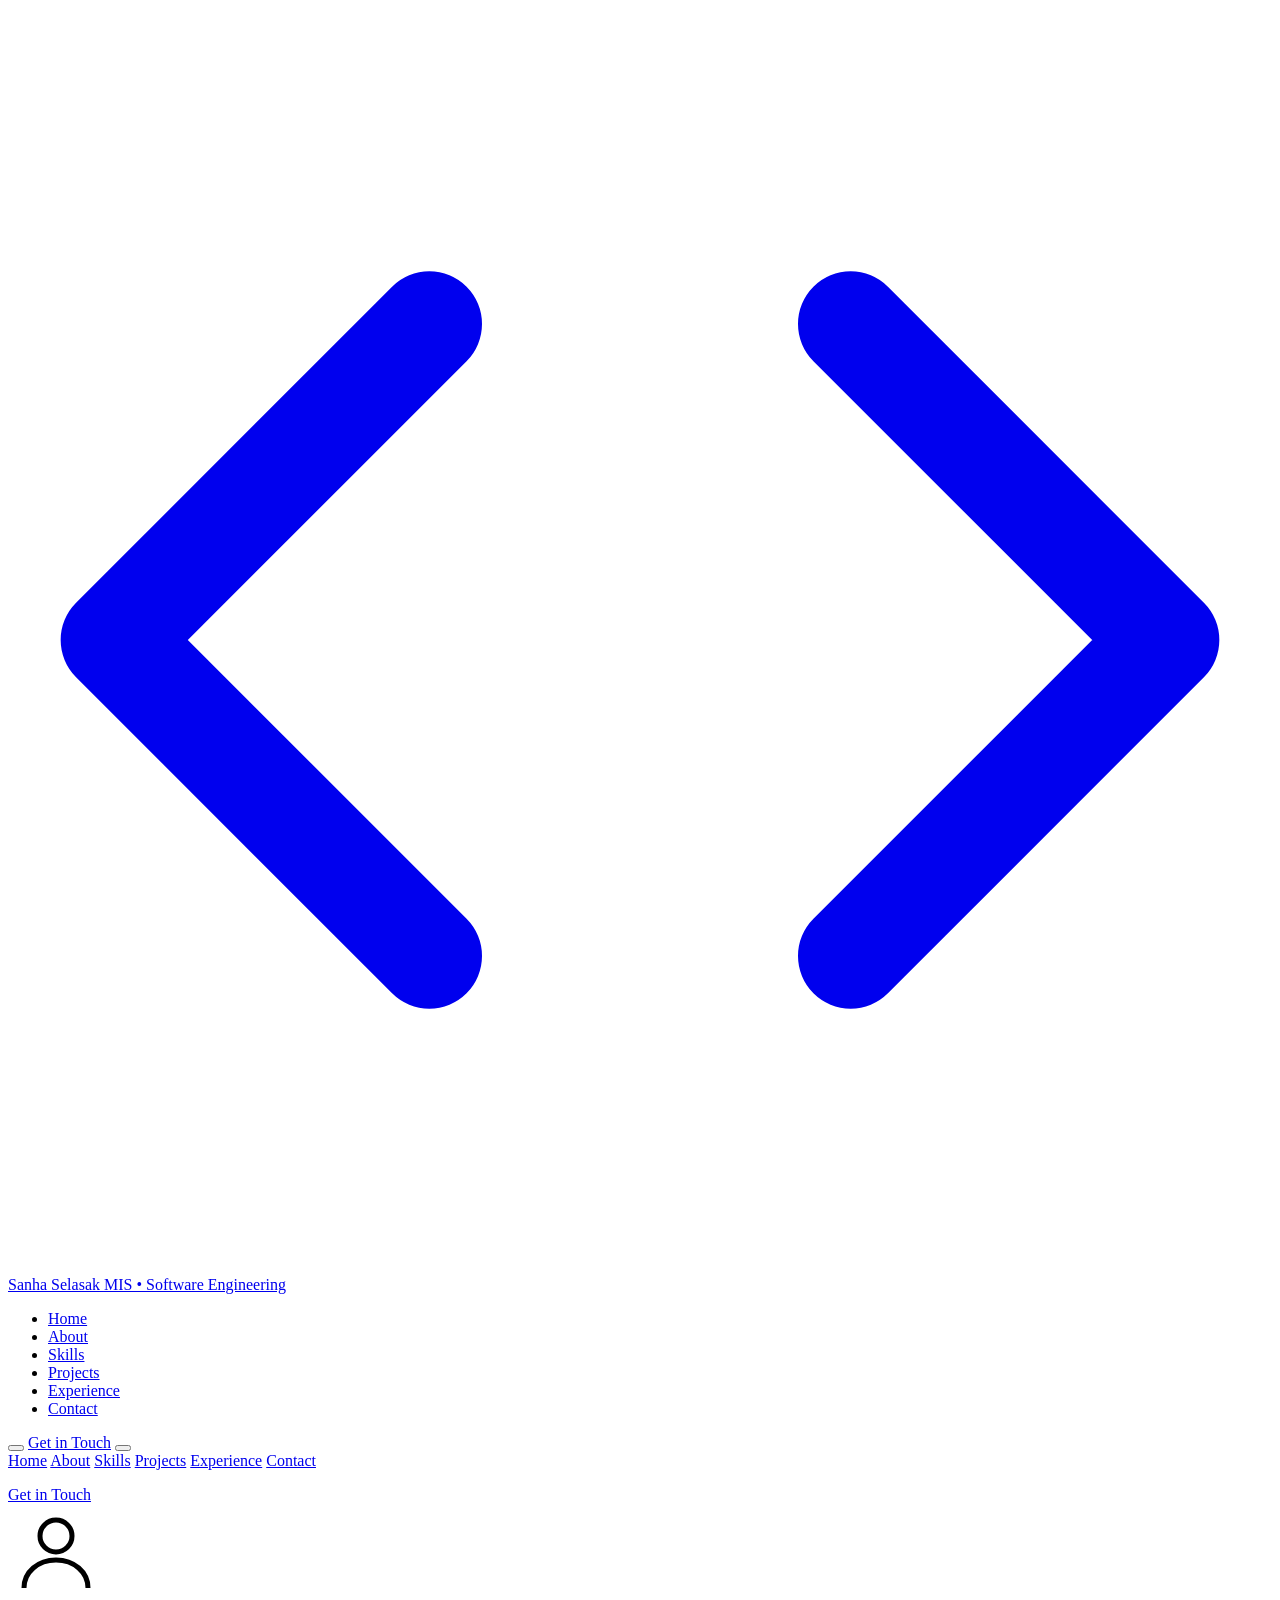
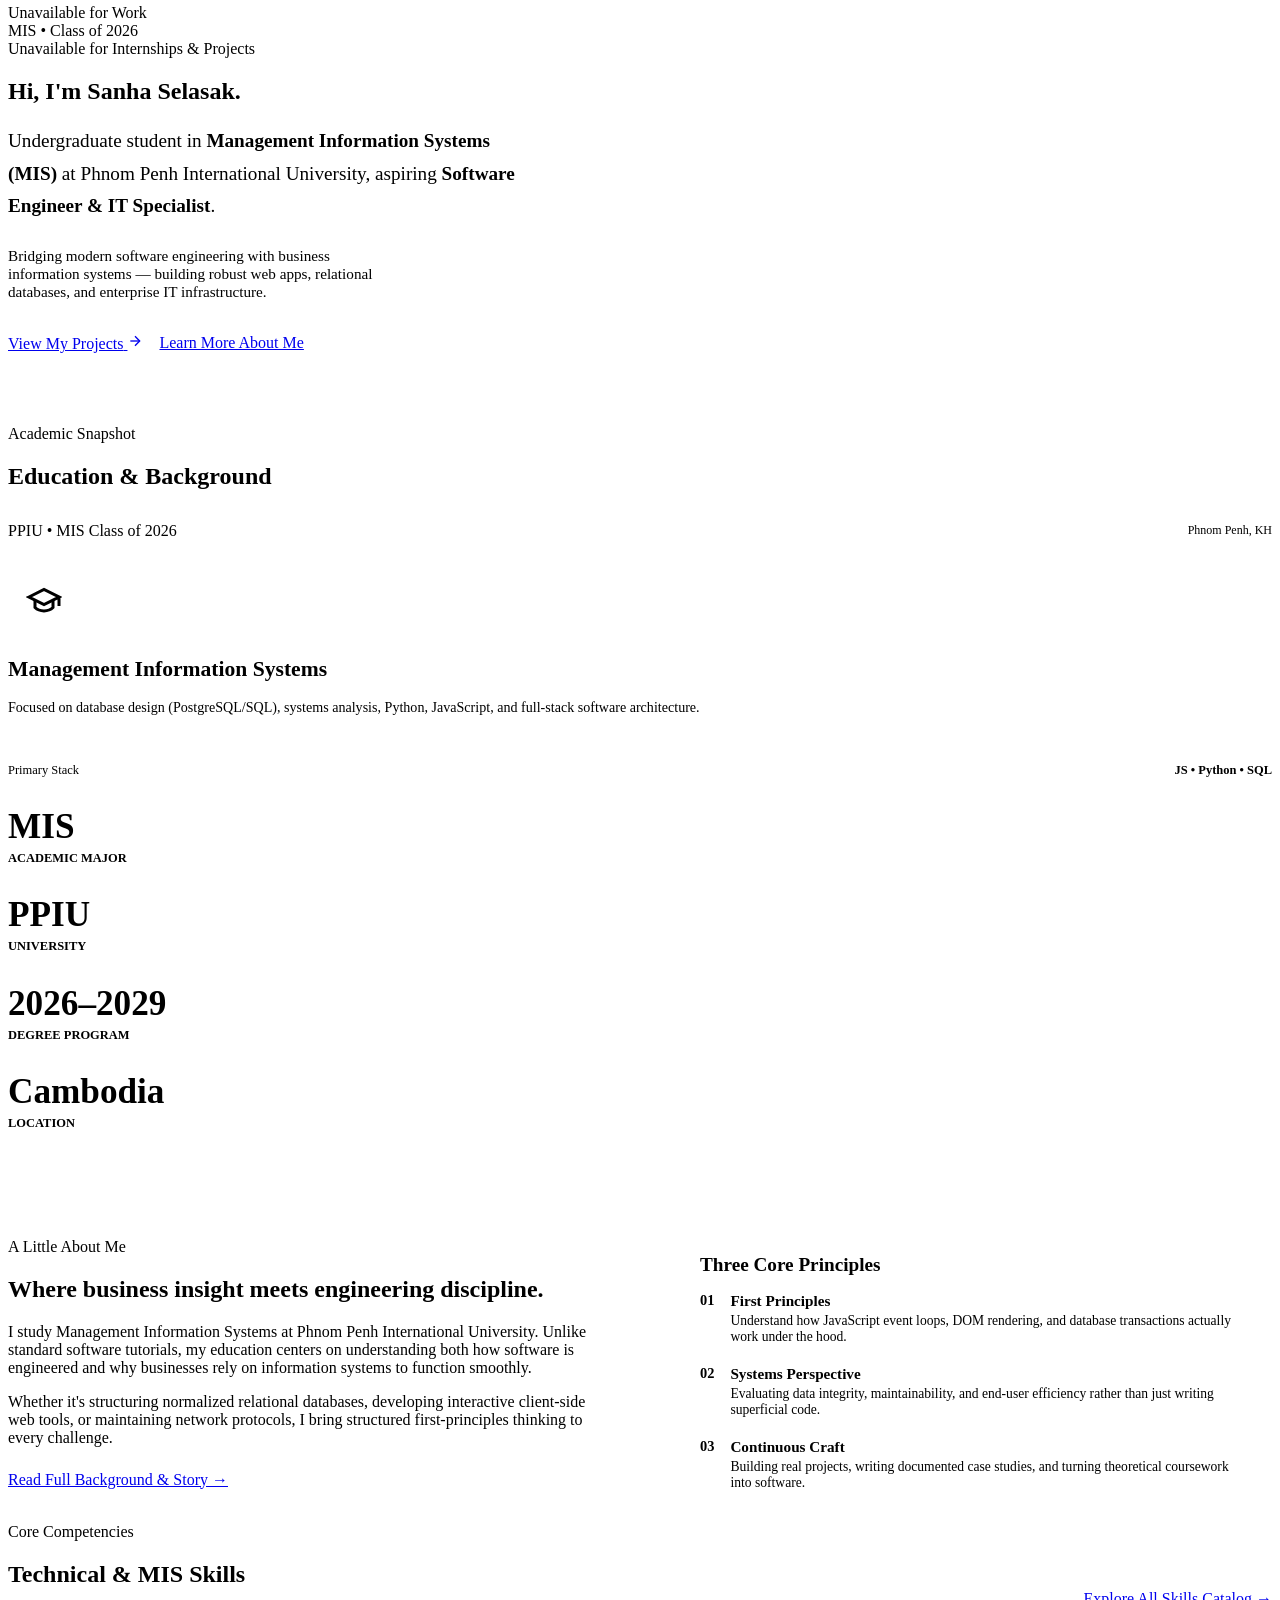
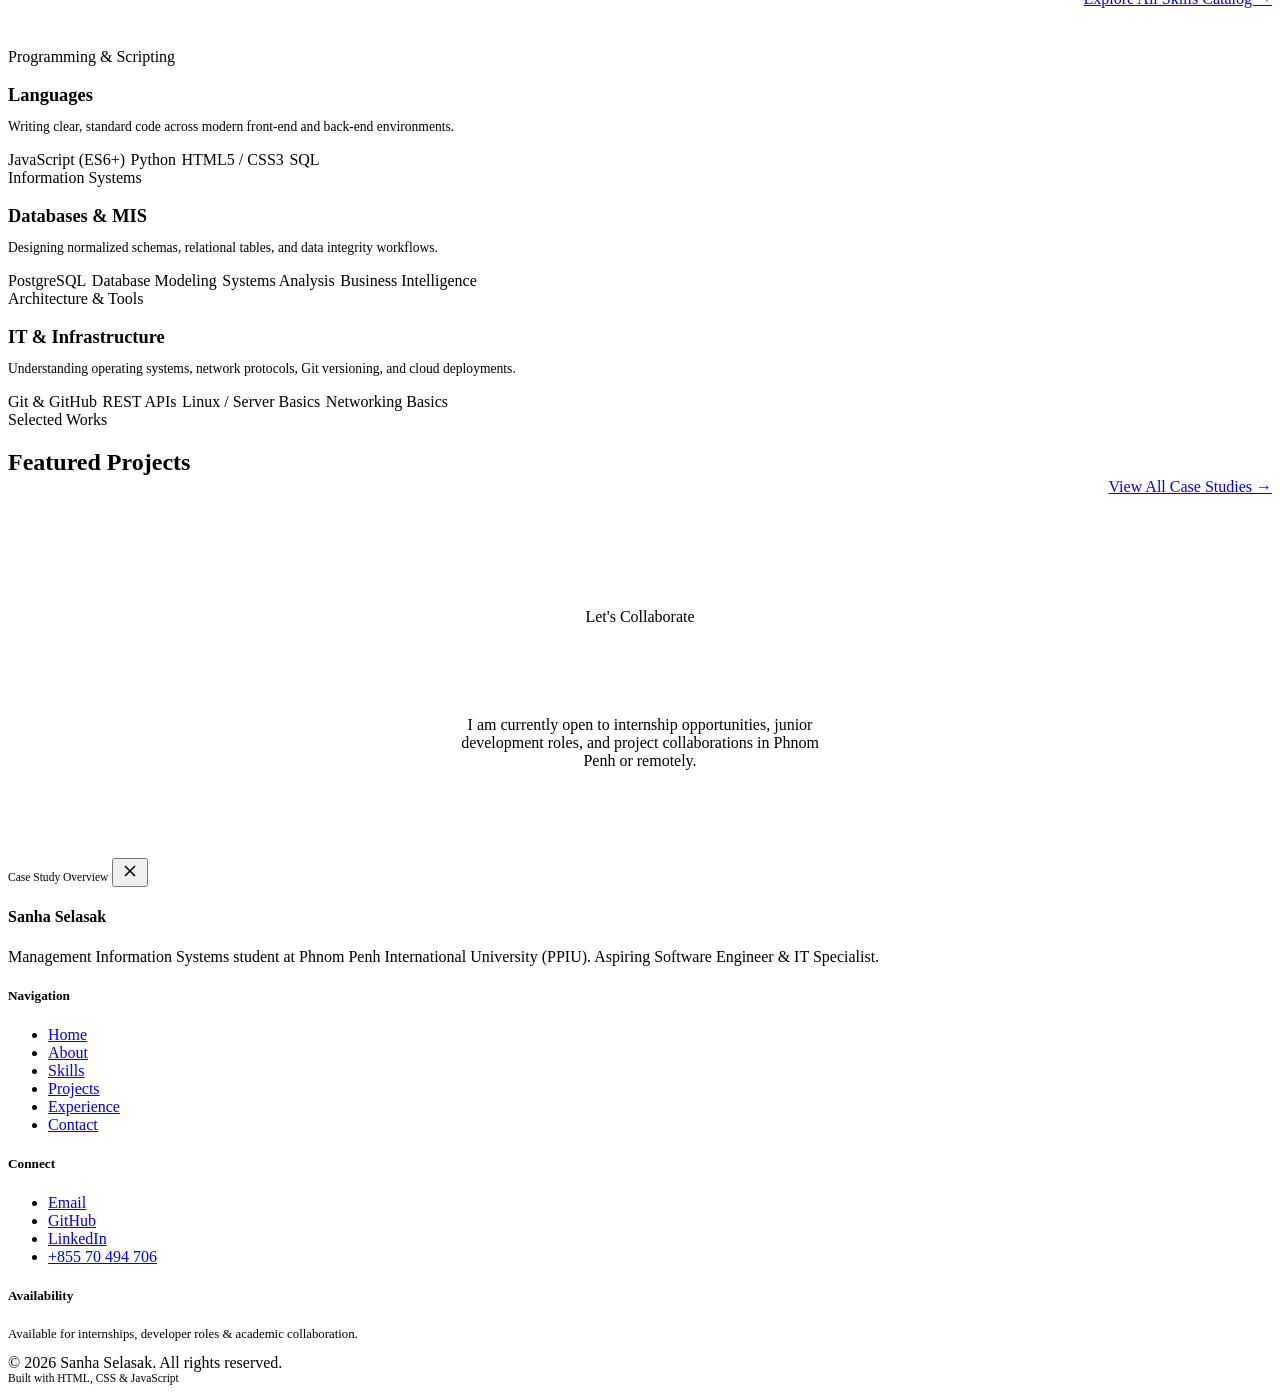
==== index.html @ b36f0c7e "Add files via upload" ====
<!DOCTYPE html>
<html lang="en">

<head>
  <meta charset="UTF-8" />
  <meta name="viewport" content="width=device-width, initial-scale=1.0" />
  <title>Sanha Selasak — Portfolio | Aspiring Software Engineer & IT Specialist</title>
  <meta name="description"
    content="Personal portfolio of Sanha Selasak, MIS student and aspiring Software Engineer & IT Specialist based in Phnom Penh, Cambodia." />
  <meta property="og:title" content="Sanha Selasak — Portfolio | Aspiring Software Engineer & IT Specialist" />
  <meta property="og:description"
    content="Personal portfolio of Sanha Selasak, MIS student and aspiring Software Engineer & IT Specialist based in Phnom Penh, Cambodia." />
  <meta property="og:image" content="/assets/favicon-256.png" />
  <meta property="og:type" content="website" />

  <!-- Google Fonts -->
  <link rel="icon" type="image/png" sizes="32x32" href="./assets/favicon-32.png" />
  <link rel="icon" type="image/png" sizes="256x256" href="./assets/favicon-256.png" />
  <link rel="apple-touch-icon" href="./assets/favicon-256.png" />
  <link rel="preconnect" href="https://fonts.googleapis.com" />
  <link rel="preconnect" href="https://fonts.gstatic.com" crossorigin />
  <link
    href="https://fonts.googleapis.com/css2?family=Fraunces:ital,opsz,wght@0,9..144,400;0,9..144,600;0,9..144,700;1,9..144,400&family=JetBrains+Mono:wght@400;500;600;700&family=Work+Sans:wght@300;400;500;600;700&display=swap"
    rel="stylesheet" />

  <!-- Stylesheets -->
  <link rel="stylesheet" href="./css/style.css" />
  <link rel="stylesheet" href="./css/responsive.css" />
  <link rel="stylesheet" href="./css/animations.css" />

  <!-- Instant Theme Script to avoid flash -->
  <script type="module" src="./js/theme.js"></script>
</head>

<body>

  <!-- Site Header & Navigation -->
  <header class="site-header">
    <div class="container header-container">
      <a href="./" class="brand-link">
        <div class="brand-logo">
          <svg viewBox="0 0 24 24" fill="none" stroke="currentColor" stroke-width="2" stroke-linecap="round"
            stroke-linejoin="round" style="color: var(--color-primary);">
            <polyline points="16 18 22 12 16 6"></polyline>
            <polyline points="8 6 2 12 8 18"></polyline>
          </svg>
        </div>
        <div class="brand-info">
          <span class="brand-name" data-bind="name">Sanha Selasak</span>
          <span class="brand-title">MIS • Software Engineering</span>
        </div>
      </a>

      <!-- Desktop Navigation Menu -->
      <nav aria-label="Main Navigation">
        <ul class="nav-menu">
          <li><a href="./" class="nav-link active">Home</a></li>
          <li><a href="./about.html" class="nav-link">About</a></li>
          <li><a href="./skills.html" class="nav-link">Skills</a></li>
          <li><a href="./projects.html" class="nav-link">Projects</a></li>
          <li><a href="./experience.html" class="nav-link">Experience</a></li>
          <li><a href="./contact.html" class="nav-link">Contact</a></li>
        </ul>
      </nav>

      <!-- Header Controls -->
      <div class="header-actions">
        <button class="theme-toggle-btn" aria-label="Toggle light or dark theme" title="Toggle Theme">
          <span class="theme-toggle-icon"></span>
        </button>
        <a href="./contact.html" class="btn btn-solid btn-sm">Get in Touch</a>
        <button class="hamburger-btn" aria-label="Toggle mobile menu" aria-expanded="false">
          <span class="hamburger-line"></span>
          <span class="hamburger-line"></span>
          <span class="hamburger-line"></span>
        </button>
      </div>
    </div>
  </header>

  <!-- Mobile Drawer -->
  <div class="mobile-nav-drawer">
    <a href="./" class="mobile-nav-link active">Home</a>
    <a href="./about.html" class="mobile-nav-link">About</a>
    <a href="./skills.html" class="mobile-nav-link">Skills</a>
    <a href="./projects.html" class="mobile-nav-link">Projects</a>
    <a href="./experience.html" class="mobile-nav-link">Experience</a>
    <a href="./contact.html" class="mobile-nav-link">Contact</a>
    <div style="margin-top: 1rem;">
      <a href="./contact.html" class="btn btn-solid" style="width: 100%;">Get in Touch</a>
    </div>
  </div>

  <main>
    <!-- Hero Section -->
    <section class="section bg-atmosphere hero-section">
      <div class="container">
        <div class="hero-grid">
          <!-- Left Column -->
          <div class="reveal delay-200 hero-visual">
            <div class="profile-holder">
              <div class="profile-holder-glow" aria-hidden="true"></div>
              <div class="profile-holder-frame">
                <svg viewBox="0 0 24 24" width="96" height="96" fill="none" stroke="currentColor" stroke-width="1.25">
                  <circle cx="12" cy="8" r="4"></circle>
                  <path d="M4 21c0-4 3.5-7 8-7s8 3 8 7"></path>
                </svg>
                <img src="./assets/profile.png" alt="Photo of Sanha Selasak" onerror="this.style.display='none';" />
              </div>
              <div class="profile-holder-badge">
                <span class="status-dot"></span>
                <span>Unavailable for Work</span>
              </div>
              <div class="profile-holder-tag">MIS • Class of 2026</div>
            </div>
          </div>

          <!-- Right Column: Large Profile Holder -->
          <div class="animate-fade-up hero-content">
            <div class="eyebrow" style="margin-bottom: 1rem;">
              <span class="status-dot"></span> Unavailable for Internships & Projects
            </div>

            <h1 style="margin-bottom: 1.25rem;">
              Hi, I'm <span class="text-gradient" data-bind="name">Sanha Selasak</span>.
            </h1>

            <p
              style="font-size: clamp(1.05rem, 2vw, 1.2rem); color: var(--color-text-muted); line-height: 1.7; margin-bottom: 1.5rem; max-width: 54ch;">
              Undergraduate student in <strong style="color: var(--color-text);">Management Information Systems
                (MIS)</strong> at Phnom Penh International University, aspiring <strong
                style="color: var(--color-primary);">Software Engineer & IT Specialist</strong>.
            </p>

            <p style="font-size: 0.95rem; color: var(--color-text-muted); margin-bottom: 2rem; max-width: 52ch;">
              Bridging modern software engineering with business information systems — building robust web apps,
              relational databases, and enterprise IT infrastructure.
            </p>

            <div class="hero-actions" style="display: flex; gap: 1rem; align-items: center; flex-wrap: wrap;">
              <a href="./projects.html" class="btn btn-solid">
                <span>View My Projects</span>
                <svg viewBox="0 0 24 24" width="16" height="16" fill="none" stroke="currentColor" stroke-width="2">
                  <line x1="5" y1="12" x2="19" y2="12"></line>
                  <polyline points="12 5 19 12 12 19"></polyline>
                </svg>
              </a>
              <a href="./about.html" class="btn btn-line">Learn More About Me</a>
            </div>
          </div>
        </div>
      </div>
    </section>

    <!-- Education & Info Section -->
    <section class="section section-soft" id="academic-snapshot" style="padding-top: 4.5rem; padding-bottom: 4.5rem;">
      <div class="container">
        <div class="eyebrow">Academic Snapshot</div>
        <h2 style="margin-bottom: 2rem;">Education & Background</h2>

        <div class="info-grid">
          <!-- Featured MIS Card -->
          <div class="card hover-lift reveal featured-info-card">
            <div>
              <div
                style="display: flex; align-items: center; justify-content: space-between; margin-bottom: 1.5rem; flex-wrap: wrap; gap: 0.5rem;">
                <span class="tag tag-gold">PPIU • MIS Class of 2026</span>
                <span style="font-family: var(--font-mono); font-size: 0.75rem; color: var(--color-text-muted);">Phnom
                  Penh, KH</span>
              </div>

              <div
                style="width: 72px; height: 72px; border-radius: 50%; background: var(--color-primary-soft); border: 2px solid var(--color-gold-solid); display: flex; align-items: center; justify-content: center; margin-bottom: 1.25rem;">
                <svg viewBox="0 0 24 24" width="36" height="36" fill="none" stroke="currentColor" stroke-width="2"
                  style="color: var(--color-primary);">
                  <path d="M22 10v6M2 10l10-5 10 5-10 5z"></path>
                  <path d="M6 12v5c3 3 9 3 12 0v-5"></path>
                </svg>
              </div>

              <h3 style="font-size: 1.35rem; margin-bottom: 0.5rem;">Management Information Systems</h3>
              <p style="font-size: 0.88rem; color: var(--color-text-muted); line-height: 1.6;">
                Focused on database design (PostgreSQL/SQL), systems analysis, Python, JavaScript, and full-stack
                software architecture.
              </p>
            </div>

            <div
              style="border-top: 1px solid var(--color-border-soft); padding-top: 1.25rem; margin-top: 1.5rem; display: flex; align-items: center; justify-content: space-between; font-family: var(--font-mono); font-size: 0.78rem;">
              <span style="color: var(--color-text-muted);">Primary Stack</span>
              <span style="color: var(--color-primary); font-weight: 600;">JS • Python • SQL</span>
            </div>
          </div>

          <!-- Supporting Stat Cards -->
          <div class="card hover-lift reveal delay-100 stat-card">
            <h2 style="color: var(--color-primary); font-size: 2.2rem; margin-bottom: 0.25rem;">MIS</h2>
            <p
              style="font-family: var(--font-mono); font-size: 0.78rem; text-transform: uppercase; color: var(--color-gold); margin: 0; font-weight: 600;">
              Academic Major</p>
          </div>
          <div class="card hover-lift reveal delay-200 stat-card">
            <h2 style="color: var(--color-primary); font-size: 2.2rem; margin-bottom: 0.25rem;">PPIU</h2>
            <p
              style="font-family: var(--font-mono); font-size: 0.78rem; text-transform: uppercase; color: var(--color-gold); margin: 0; font-weight: 600;">
              University</p>
          </div>
          <div class="card hover-lift reveal delay-300 stat-card">
            <h2 style="color: var(--color-primary); font-size: 2.2rem; margin-bottom: 0.25rem;">2026–2029</h2>
            <p
              style="font-family: var(--font-mono); font-size: 0.78rem; text-transform: uppercase; color: var(--color-gold); margin: 0; font-weight: 600;">
              Degree Program</p>
          </div>
          <div class="card hover-lift reveal delay-400 stat-card">
            <h2 style="color: var(--color-primary); font-size: 2.2rem; margin-bottom: 0.25rem;">Cambodia</h2>
            <p
              style="font-family: var(--font-mono); font-size: 0.78rem; text-transform: uppercase; color: var(--color-gold); margin: 0; font-weight: 600;">
              Location</p>
          </div>
        </div>
      </div>
    </section>

    <!-- Brief Introduction / About Teaser -->
    <section class="section">
      <div class="container">
        <div class="about-columns"
          style="display: grid; grid-template-columns: 1fr 1fr; gap: 3.5rem; align-items: center;">
          <div class="reveal-left">
            <div class="eyebrow">A Little About Me</div>
            <h2 style="margin-bottom: 1.25rem;">
              Where business insight meets engineering discipline.
            </h2>
            <p>
              I study Management Information Systems at Phnom Penh International University. Unlike standard software
              tutorials, my education centers on understanding both how software is engineered and why businesses rely
              on information systems to function smoothly.
            </p>
            <p>
              Whether it's structuring normalized relational databases, developing interactive client-side web tools, or
              maintaining network protocols, I bring structured first-principles thinking to every challenge.
            </p>
            <div style="margin-top: 1.5rem;">
              <a href="./about.html" class="btn btn-line btn-sm">Read Full Background & Story →</a>
            </div>
          </div>

          <div class="reveal-right delay-200">
            <div class="card" style="padding: 2rem; background: var(--color-surface); border-radius: var(--radius-xl);">
              <h3 style="font-size: 1.2rem; margin-bottom: 1rem; color: var(--color-primary);">Three Core Principles
              </h3>

              <div style="display: flex; flex-direction: column; gap: 1.25rem;">
                <div style="display: flex; gap: 1rem;">
                  <div
                    style="font-family: var(--font-mono); font-weight: 700; color: var(--color-gold); font-size: 0.9rem;">
                    01</div>
                  <div>
                    <strong style="display: block; font-size: 0.95rem; margin-bottom: 0.2rem;">First Principles</strong>
                    <p style="font-size: 0.85rem; margin: 0;">Understand how JavaScript event loops, DOM rendering, and
                      database transactions actually work under the hood.</p>
                  </div>
                </div>

                <div style="display: flex; gap: 1rem;">
                  <div
                    style="font-family: var(--font-mono); font-weight: 700; color: var(--color-gold); font-size: 0.9rem;">
                    02</div>
                  <div>
                    <strong style="display: block; font-size: 0.95rem; margin-bottom: 0.2rem;">Systems
                      Perspective</strong>
                    <p style="font-size: 0.85rem; margin: 0;">Evaluating data integrity, maintainability, and end-user
                      efficiency rather than just writing superficial code.</p>
                  </div>
                </div>

                <div style="display: flex; gap: 1rem;">
                  <div
                    style="font-family: var(--font-mono); font-weight: 700; color: var(--color-gold); font-size: 0.9rem;">
                    03</div>
                  <div>
                    <strong style="display: block; font-size: 0.95rem; margin-bottom: 0.2rem;">Continuous Craft</strong>
                    <p style="font-size: 0.85rem; margin: 0;">Building real projects, writing documented case studies,
                      and turning theoretical coursework into software.</p>
                  </div>
                </div>
              </div>
            </div>
          </div>
        </div>
      </div>
    </section>

    <!-- Skills Snapshot -->
    <section class="section section-soft">
      <div class="container">
        <div
          style="display: flex; justify-content: space-between; align-items: flex-end; margin-bottom: 2.5rem; flex-wrap: wrap; gap: 1rem;">
          <div>
            <div class="eyebrow">Core Competencies</div>
            <h2>Technical & MIS Skills</h2>
          </div>
          <a href="./skills.html" class="btn btn-line btn-sm">Explore All Skills Catalog →</a>
        </div>

        <div class="grid-3">
          <div class="card hover-lift reveal delay-100">
            <span class="tag tag-gold" style="margin-bottom: 0.75rem;">Programming & Scripting</span>
            <h3 style="font-size: 1.15rem; margin-bottom: 0.5rem;">Languages</h3>
            <p style="font-size: 0.85rem; margin-bottom: 1rem;">Writing clear, standard code across modern front-end and
              back-end environments.</p>
            <div style="display: flex; flex-wrap: wrap; gap: 0.35rem;">
              <span class="tag">JavaScript (ES6+)</span>
              <span class="tag">Python</span>
              <span class="tag">HTML5 / CSS3</span>
              <span class="tag">SQL</span>
            </div>
          </div>

          <div class="card hover-lift reveal delay-200">
            <span class="tag tag-gold" style="margin-bottom: 0.75rem;">Information Systems</span>
            <h3 style="font-size: 1.15rem; margin-bottom: 0.5rem;">Databases & MIS</h3>
            <p style="font-size: 0.85rem; margin-bottom: 1rem;">Designing normalized schemas, relational tables, and
              data integrity workflows.</p>
            <div style="display: flex; flex-wrap: wrap; gap: 0.35rem;">
              <span class="tag">PostgreSQL</span>
              <span class="tag">Database Modeling</span>
              <span class="tag">Systems Analysis</span>
              <span class="tag">Business Intelligence</span>
            </div>
          </div>

          <div class="card hover-lift reveal delay-300">
            <span class="tag tag-gold" style="margin-bottom: 0.75rem;">Architecture & Tools</span>
            <h3 style="font-size: 1.15rem; margin-bottom: 0.5rem;">IT & Infrastructure</h3>
            <p style="font-size: 0.85rem; margin-bottom: 1rem;">Understanding operating systems, network protocols, Git
              versioning, and cloud deployments.</p>
            <div style="display: flex; flex-wrap: wrap; gap: 0.35rem;">
              <span class="tag">Git & GitHub</span>
              <span class="tag">REST APIs</span>
              <span class="tag">Linux / Server Basics</span>
              <span class="tag">Networking Basics</span>
            </div>
          </div>
        </div>
      </div>
    </section>

    <!-- Featured Projects Teaser -->
    <section class="section">
      <div class="container">
        <div
          style="display: flex; justify-content: space-between; align-items: flex-end; margin-bottom: 2.5rem; flex-wrap: wrap; gap: 1rem;">
          <div>
            <div class="eyebrow">Selected Works</div>
            <h2>Featured Projects</h2>
          </div>
          <a href="./projects.html" class="btn btn-solid btn-sm">View All Case Studies →</a>
        </div>

        <div id="projects-grid" class="grid-2">
          <!-- Dynamic projects injected here by projects.js -->
        </div>
      </div>
    </section>

    <!-- Dark Call-to-Action Banner -->
    <section class="page-banner" style="padding: 4.5rem 0 5.5rem; text-align: center;">
      <div class="container" style="position: relative; z-index: 10;">
        <div class="eyebrow" style="color: var(--color-gold-solid); justify-content: center;">Let's Collaborate</div>
        <h2 style="color: #ffffff; margin-bottom: 1rem; max-width: 24ch; margin-left: auto; margin-right: auto;">
          Ready to build software systems that deliver results?
        </h2>
        <p style="color: var(--color-ondark-text-muted); max-width: 48ch; margin: 0 auto; font-size: 1rem;">
          I am currently open to internship opportunities, junior development roles, and project collaborations in Phnom
          Penh or remotely.
        </p>
      </div>
    </section>
  </main>

  <!-- Case Study Reader Modal -->
  <div id="case-study-modal" class="modal-backdrop" role="dialog" aria-modal="true">
    <div class="modal-card">
      <div class="modal-header">
        <span class="tag tag-gold" style="font-size: 0.72rem;">Case Study Overview</span>
        <button id="close-modal-btn" class="modal-close-btn" aria-label="Close modal">
          <svg viewBox="0 0 24 24" width="20" height="20" fill="none" stroke="currentColor" stroke-width="2">
            <line x1="18" y1="6" x2="6" y2="18"></line>
            <line x1="6" y1="6" x2="18" y2="18"></line>
          </svg>
        </button>
      </div>
      <div id="modal-case-study-content"></div>
    </div>
  </div>

  <!-- Site Footer -->
  <footer class="site-footer">
    <div class="container">
      <div class="footer-grid">
        <div class="footer-brand">
          <h4 data-bind="name">Sanha Selasak</h4>
          <p>
            Management Information Systems student at Phnom Penh International University (PPIU). Aspiring Software
            Engineer & IT Specialist.
          </p>
        </div>

        <div class="footer-col">
          <h5>Navigation</h5>
          <ul class="footer-links">
            <li><a href="./" class="footer-link">Home</a></li>
            <li><a href="./about.html" class="footer-link">About</a></li>
            <li><a href="./skills.html" class="footer-link">Skills</a></li>
            <li><a href="./projects.html" class="footer-link">Projects</a></li>
            <li><a href="./experience.html" class="footer-link">Experience</a></li>
            <li><a href="./contact.html" class="footer-link">Contact</a></li>
          </ul>
        </div>

        <div class="footer-col">
          <h5>Connect</h5>
          <ul class="footer-links">
            <li><a href="mailto:sanhaselasak2007@gmail.com" class="footer-link" data-bind="email">Email</a></li>
            <li><a href="https://github.com/sanhaselasak" target="_blank" rel="noopener noreferrer" class="footer-link"
                data-bind="github_url">GitHub</a></li>
            <li><a href="https://linkedin.com" target="_blank" rel="noopener noreferrer" class="footer-link"
                data-bind="linkedin_url">LinkedIn</a></li>
            <li><a href="tel:+85570494706" class="footer-link" data-bind="phone">+855 70 494 706</a></li>
          </ul>
        </div>

        <div class="footer-col">
          <h5>Availability</h5>
          <p style="font-size: 0.8rem; color: var(--color-ondark-text-muted); margin-bottom: 0.75rem;"
            data-bind="availability_status">
            Available for internships, developer roles &amp; academic collaboration.
          </p>
        </div>
      </div>

      <div class="footer-bottom">
        <div>
          © <span class="current-year">2026</span> <span data-bind="name">Sanha Selasak</span>. All rights reserved.
        </div>
        <div style="font-family: var(--font-mono); font-size: 0.72rem;">
          Built with HTML, CSS & JavaScript
        </div>
      </div>
    </div>
  </footer>

  <!-- Core Scripts -->
  <script type="module" src="./js/api.js"></script>
  <script type="module" src="./js/navigation.js"></script>
  <script type="module" src="./js/animations.js"></script>
  <script type="module" src="./js/projects.js"></script>
  <script type="module" src="./js/main.js"></script>
</body>

</html>
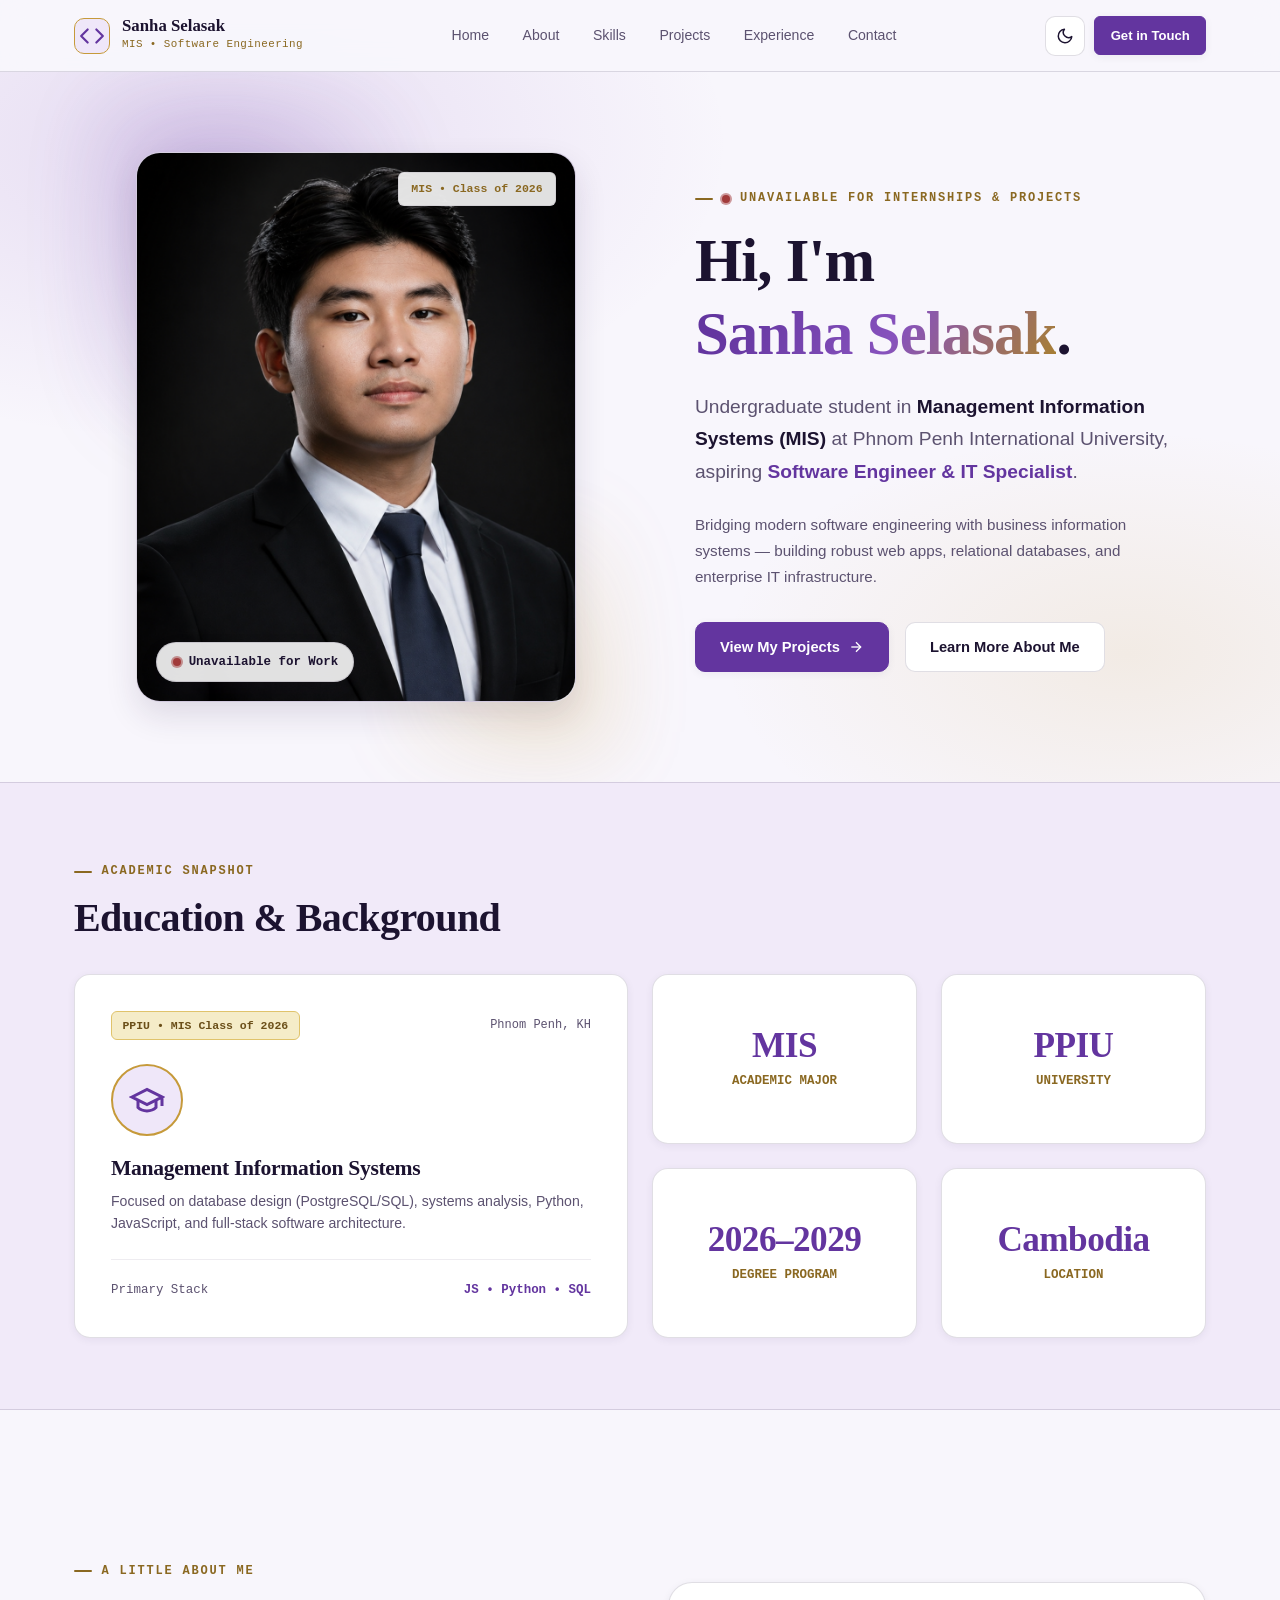
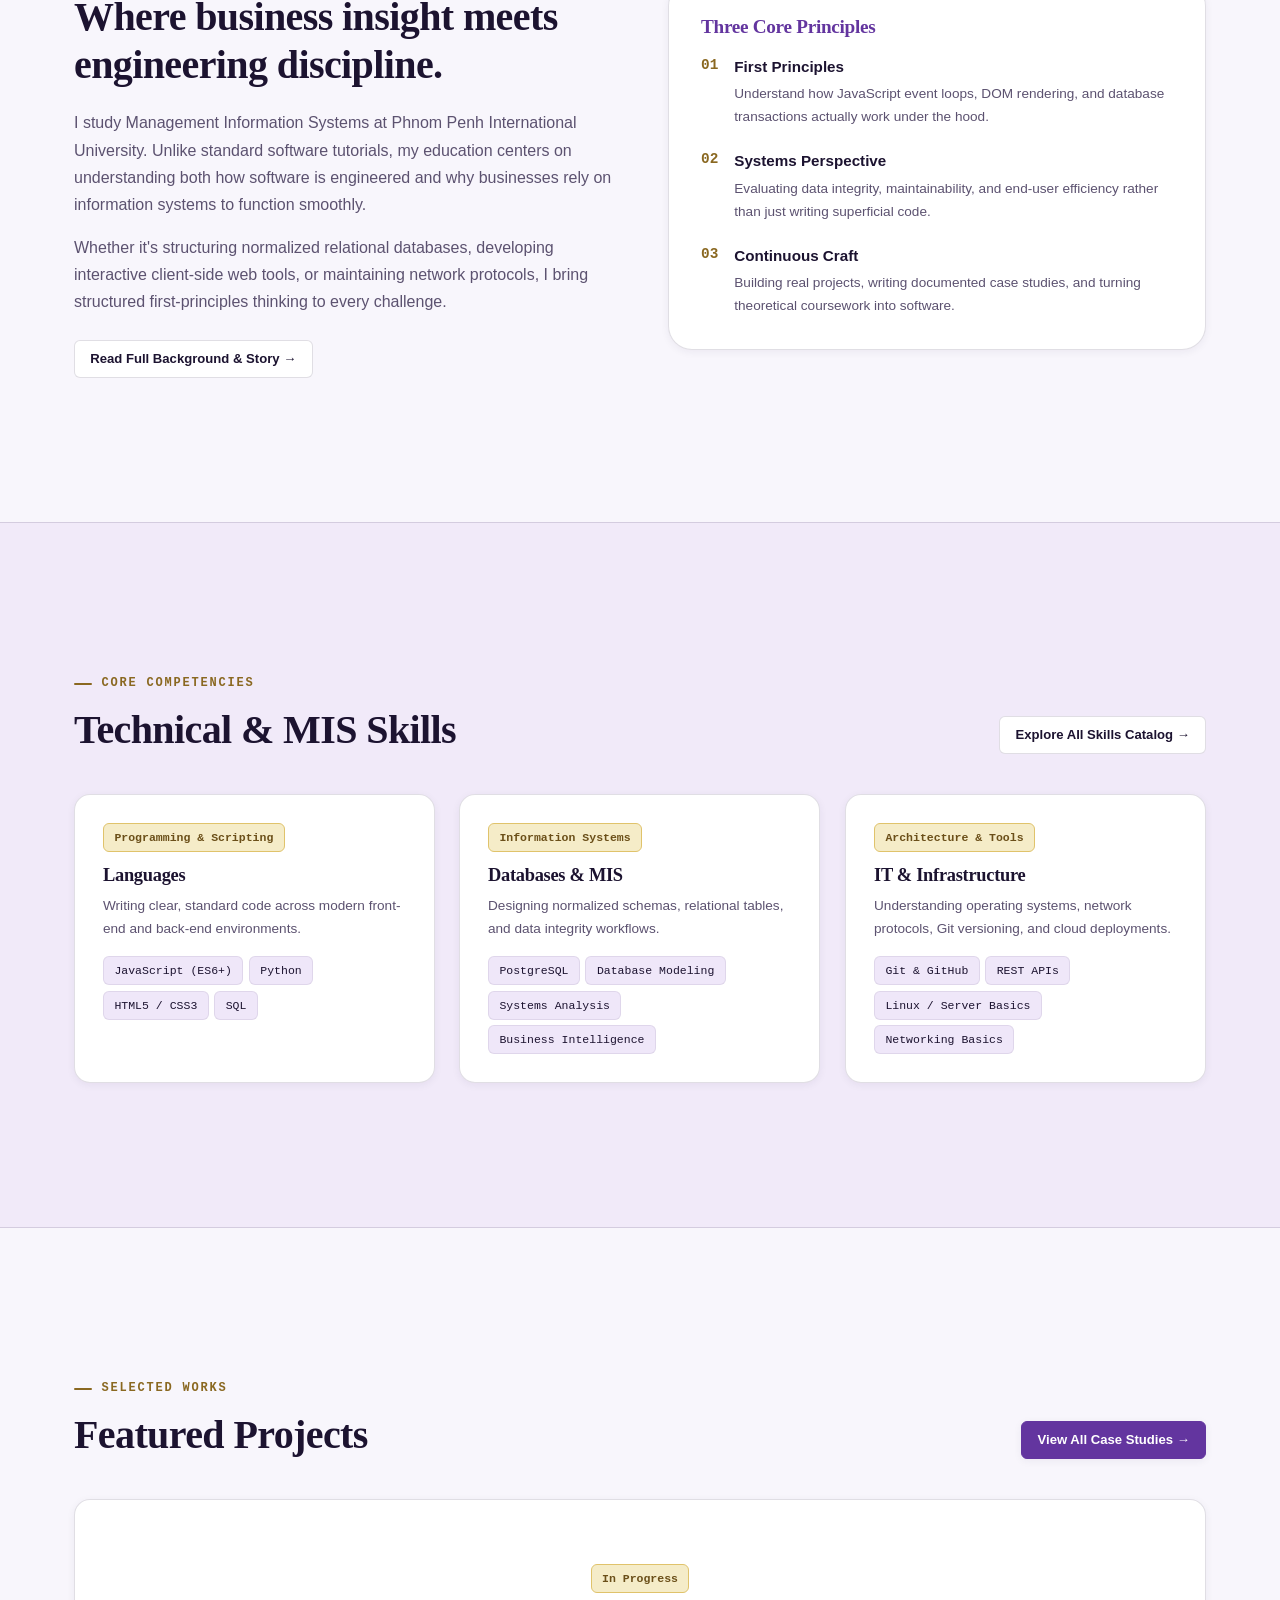
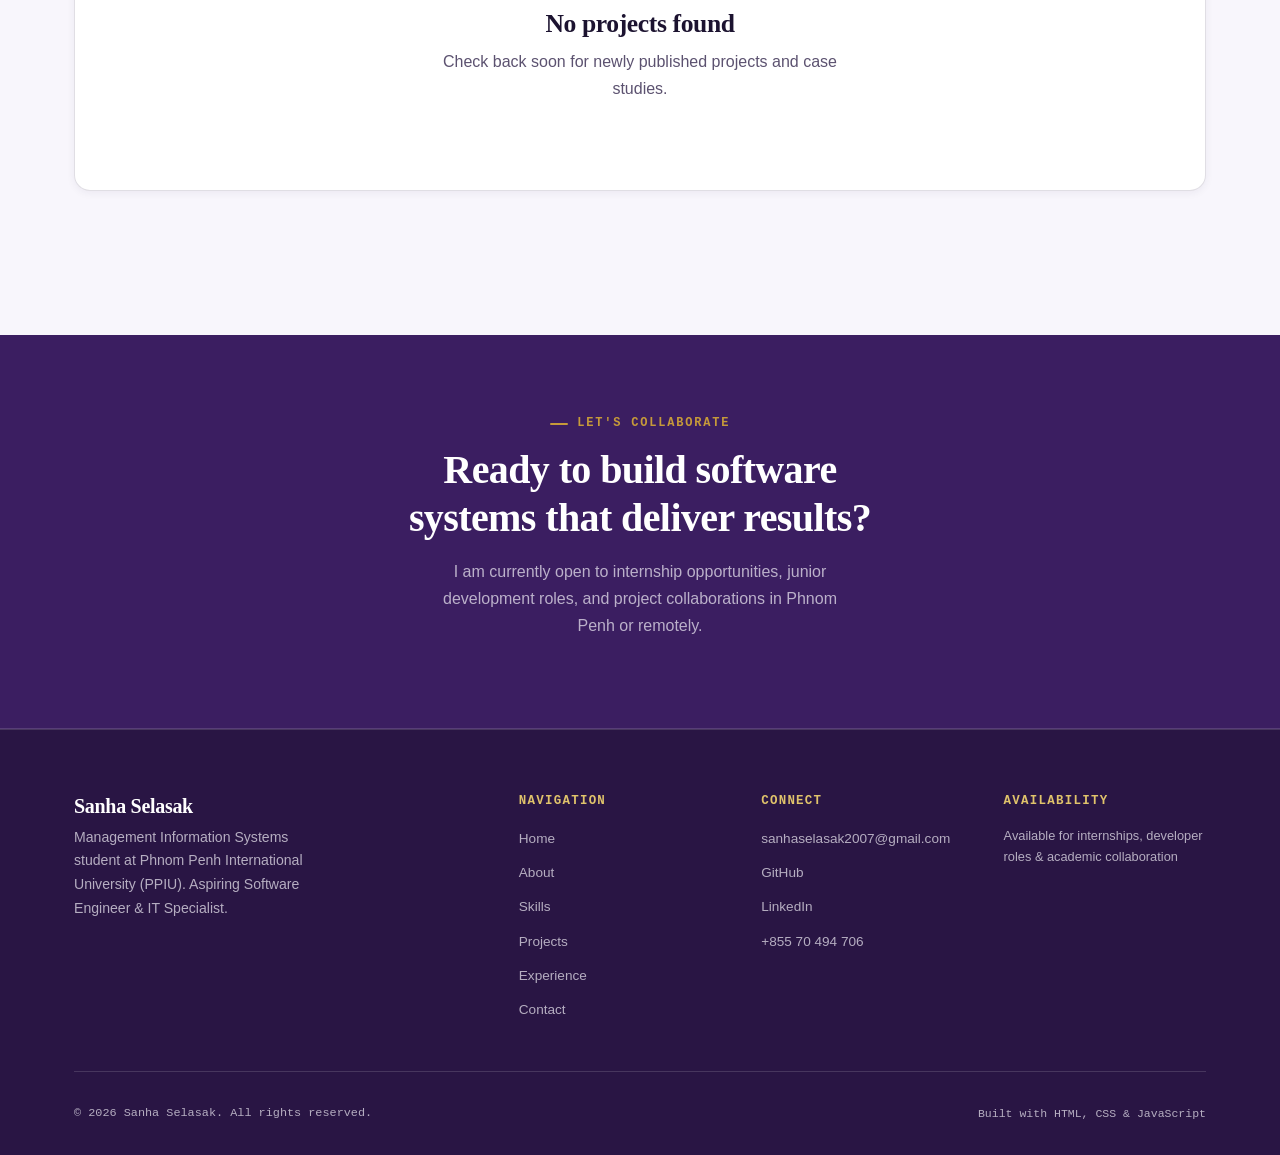
==== commit b87f286f: "Portfolio" ====
--- a/index.html
+++ b/index.html
@@ -14,9 +14,9 @@
   <meta property="og:type" content="website" />
 
   <!-- Google Fonts -->
-  <link rel="icon" type="image/png" sizes="32x32" href="./assets/favicon-32.png" />
-  <link rel="icon" type="image/png" sizes="256x256" href="./assets/favicon-256.png" />
-  <link rel="apple-touch-icon" href="./assets/favicon-256.png" />
+  <link rel="icon" type="image/png" sizes="32x32" href="./favicon-32.png" />
+  <link rel="icon" type="image/png" sizes="256x256" href="./favicon-256.png" />
+  <link rel="apple-touch-icon" href="./favicon-256.png" />
   <link rel="preconnect" href="https://fonts.googleapis.com" />
   <link rel="preconnect" href="https://fonts.gstatic.com" crossorigin />
   <link
@@ -24,12 +24,12 @@
     rel="stylesheet" />
 
   <!-- Stylesheets -->
-  <link rel="stylesheet" href="./css/style.css" />
-  <link rel="stylesheet" href="./css/responsive.css" />
-  <link rel="stylesheet" href="./css/animations.css" />
+  <link rel="stylesheet" href="./style.css" />
+  <link rel="stylesheet" href="./responsive.css" />
+  <link rel="stylesheet" href="./animations.css" />
 
   <!-- Instant Theme Script to avoid flash -->
-  <script type="module" src="./js/theme.js"></script>
+  <script type="module" src="./theme.js"></script>
 </head>
 
 <body>
@@ -105,7 +105,7 @@
                   <circle cx="12" cy="8" r="4"></circle>
                   <path d="M4 21c0-4 3.5-7 8-7s8 3 8 7"></path>
                 </svg>
-                <img src="./assets/profile.png" alt="Photo of Sanha Selasak" onerror="this.style.display='none';" />
+                <img src="./profile.png" alt="Photo of Sanha Selasak" onerror="this.style.display='none';" />
               </div>
               <div class="profile-holder-badge">
                 <span class="status-dot"></span>
@@ -452,11 +452,11 @@
   </footer>
 
   <!-- Core Scripts -->
-  <script type="module" src="./js/api.js"></script>
-  <script type="module" src="./js/navigation.js"></script>
-  <script type="module" src="./js/animations.js"></script>
-  <script type="module" src="./js/projects.js"></script>
-  <script type="module" src="./js/main.js"></script>
+  <script type="module" src="./api.js"></script>
+  <script type="module" src="./navigation.js"></script>
+  <script type="module" src="./animations.js"></script>
+  <script type="module" src="./projects.js"></script>
+  <script type="module" src="./main.js"></script>
 </body>
 
 </html>
--- a/style.css
+++ b/style.css
@@ -0,0 +1,1254 @@
+/* ==========================================================================
+   SANHA SELASAK PORTFOLIO — CORE DESIGN SYSTEM (style.css)
+   Clean, easy-to-edit CSS with custom properties, typography & layout rules.
+   ========================================================================== */
+
+:root {
+  color-scheme: light;
+
+  /* --- Color Palette: Deep Royal Purple & Refined Champagne Gold --- */
+  --purple-50: #f8f6fc;
+  --purple-100: #efe7f9;
+  --purple-200: #ddccf1;
+  --purple-300: #c2a3e3;
+  --purple-400: #a179d1;
+  --purple-500: #8752bd;
+  --purple-600: #63359f;
+  --purple-700: #522b82;
+  --purple-800: #3b1e61;
+  --purple-900: #291544;
+  --purple-950: #180d29;
+
+  --gold-50: #fbf7ea;
+  --gold-100: #f5ecc8;
+  --gold-200: #ecdb9c;
+  --gold-300: #e0c36b;
+  --gold-400: #d4ac4a;
+  --gold-500: #c69a3a;
+  --gold-600: #a9812c;
+  --gold-700: #8a6821;
+  --gold-800: #6b4f19;
+  --gold-900: #4a3712;
+
+  /* --- Surface & Background Colors (Light Mode) --- */
+  --color-bg: var(--purple-50);
+  --color-bg-soft: #f1eaf9;
+  --color-surface: #ffffff;
+  --color-surface-sunken: var(--purple-100);
+  --color-surface-raised: #ffffff;
+
+  /* --- Text Colors (Light Mode) --- */
+  --color-text: #1c1330;
+  --color-text-muted: #5c5270;
+  --color-text-inverse: var(--purple-50);
+
+  /* --- Border Colors (Light Mode) --- */
+  --color-border: rgba(41, 21, 68, 0.14);
+  --color-border-soft: rgba(41, 21, 68, 0.08);
+  --color-border-strong: rgba(41, 21, 68, 0.24);
+
+  /* --- Brand & Accent Colors --- */
+  --color-primary: var(--purple-600);
+  --color-primary-hover: var(--purple-700);
+  --color-primary-active: var(--purple-800);
+  --color-primary-soft: var(--purple-100);
+
+  --color-gold: var(--gold-700);
+  --color-gold-strong: var(--gold-600);
+  --color-gold-solid: var(--gold-500);
+  --color-gold-hover: var(--gold-400);
+  --color-gold-ink: #241535;
+
+  /* --- Status Colors --- */
+  --color-success: #1f7a45;
+  --color-success-bg: #e1f3e7;
+  --color-warning: #8a5a12;
+  --color-warning-bg: #fbead4;
+  --color-error: #a13a3a;
+  --color-error-bg: #fbe6e5;
+  --color-focus: var(--gold-700);
+
+  /* --- Shadows & Glows --- */
+  --shadow-sm: 0 2px 8px rgba(41, 21, 68, 0.06);
+  --shadow-md: 0 8px 20px rgba(41, 21, 68, 0.08);
+  --shadow-lg: 0 14px 32px rgba(41, 21, 68, 0.12);
+
+  /* --- Gradients --- */
+  --grad-signature: linear-gradient(120deg, var(--purple-700) 0%, var(--purple-500) 58%, var(--gold-500) 100%);
+  --grad-text: linear-gradient(120deg, var(--purple-600) 10%, var(--purple-500) 55%, var(--gold-600) 100%);
+  --grad-atmosphere: radial-gradient(60% 60% at 15% 10%, color-mix(in srgb, var(--purple-500) 16%, transparent) 0%, transparent 70%),
+    radial-gradient(45% 45% at 88% 82%, color-mix(in srgb, var(--gold-500) 12%, transparent) 0%, transparent 70%);
+
+  /* --- On-Dark High Contrast Constants --- */
+  --color-ondark-bg: var(--purple-800);
+  --color-ondark-bg-alt: var(--purple-900);
+  --color-ondark-text: rgba(248, 246, 252, 0.94);
+  --color-ondark-text-muted: rgba(248, 246, 252, 0.68);
+  --color-ondark-heading: var(--gold-300);
+  --color-ondark-border: rgba(255, 255, 255, 0.14);
+
+  /* --- Typography Fonts --- */
+  --font-display: 'Fraunces', Georgia, serif;
+  --font-body: 'Work Sans', -apple-system, BlinkMacSystemFont, 'Segoe UI', Roboto, sans-serif;
+  --font-mono: 'JetBrains Mono', monospace;
+
+  /* --- Spacing & Dimensions --- */
+  --container-max: 1180px;
+  --header-height: 72px;
+  --radius-sm: 6px;
+  --radius-md: 10px;
+  --radius-lg: 16px;
+  --radius-xl: 24px;
+  --radius-full: 9999px;
+
+  /* --- Motion & Transitions --- */
+  --transition-fast: 180ms ease;
+  --transition-normal: 280ms cubic-bezier(0.4, 0, 0.2, 1);
+  --transition-smooth: 450ms cubic-bezier(0.16, 1, 0.3, 1);
+}
+
+/* ==========================================================================
+   DARK THEME SYSTEM
+   ========================================================================== */
+html[data-theme="dark"] {
+  color-scheme: dark;
+
+  /* Surface & Backgrounds */
+  --color-bg: #120b20;
+  --color-bg-soft: #170e29;
+  --color-surface: #1c1330;
+  --color-surface-sunken: #150c26;
+  --color-surface-raised: #271a41;
+
+  /* Text */
+  --color-text: #f1edf7;
+  --color-text-muted: #b6a9cf;
+  --color-text-inverse: #1c1330;
+
+  /* Borders */
+  --color-border: rgba(255, 255, 255, 0.14);
+  --color-border-soft: rgba(255, 255, 255, 0.08);
+  --color-border-strong: rgba(255, 255, 255, 0.26);
+
+  /* Brand & Accents */
+  --color-primary: #b48ee0;
+  --color-primary-hover: #c7a8ec;
+  --color-primary-active: var(--purple-400);
+  --color-primary-soft: #271a41;
+
+  --color-gold: var(--gold-300);
+  --color-gold-strong: var(--gold-200);
+  --color-gold-solid: var(--gold-500);
+  --color-gold-hover: var(--gold-400);
+  --color-gold-ink: #1c1330;
+
+  /* Status */
+  --color-success: #6fcf97;
+  --color-success-bg: #123321;
+  --color-warning: #e0b45c;
+  --color-warning-bg: #3a2a10;
+  --color-error: #e8837a;
+  --color-error-bg: #3a1512;
+  --color-focus: var(--gold-300);
+
+  --shadow-sm: 0 2px 8px rgba(0, 0, 0, 0.25);
+  --shadow-md: 0 8px 22px rgba(0, 0, 0, 0.35);
+  --shadow-lg: 0 16px 36px rgba(0, 0, 0, 0.5);
+
+  --grad-text: linear-gradient(120deg, var(--purple-300) 10%, #cdaaf0 55%, var(--gold-300) 100%);
+  --grad-atmosphere: radial-gradient(60% 60% at 15% 10%, color-mix(in srgb, var(--purple-500) 28%, transparent) 0%, transparent 70%),
+    radial-gradient(45% 45% at 88% 82%, color-mix(in srgb, var(--gold-500) 16%, transparent) 0%, transparent 70%);
+
+  --color-ondark-bg: var(--purple-900);
+  --color-ondark-bg-alt: #1f1338;
+}
+
+/* ==========================================================================
+   BASE RESETS & ELEMENT STYLING
+   ========================================================================== */
+*,
+*::before,
+*::after {
+  box-sizing: border-box;
+  margin: 0;
+  padding: 0;
+}
+
+html {
+  scroll-behavior: smooth;
+  font-size: 16px;
+}
+
+body {
+  font-family: var(--font-body);
+  font-size: 1rem;
+  line-height: 1.65;
+  color: var(--color-text);
+  background-color: var(--color-bg);
+  -webkit-font-smoothing: antialiased;
+  -moz-osx-font-smoothing: grayscale;
+  transition: background-color var(--transition-normal), color var(--transition-normal);
+  min-height: 100vh;
+  display: flex;
+  flex-direction: column;
+  overflow-x: hidden;
+}
+
+main {
+  flex: 1;
+}
+
+/* Typography Headings */
+h1,
+h2,
+h3,
+h4,
+h5,
+h6 {
+  font-family: var(--font-display);
+  color: var(--color-text);
+  line-height: 1.2;
+  font-weight: 600;
+  letter-spacing: -0.015em;
+}
+
+h1 {
+  font-size: clamp(2.2rem, 5vw, 3.8rem);
+  font-weight: 700;
+}
+
+h2 {
+  font-size: clamp(1.75rem, 3.5vw, 2.5rem);
+}
+
+h3 {
+  font-size: clamp(1.25rem, 2.2vw, 1.6rem);
+}
+
+h4 {
+  font-size: 1.15rem;
+}
+
+p {
+  color: var(--color-text-muted);
+  margin-bottom: 1rem;
+  line-height: 1.7;
+}
+
+p:last-child {
+  margin-bottom: 0;
+}
+
+a {
+  color: var(--color-primary);
+  text-decoration: none;
+  transition: color var(--transition-fast);
+}
+
+a:hover {
+  color: var(--color-primary-hover);
+}
+
+/* Code & Monospace */
+code,
+pre,
+.font-mono {
+  font-family: var(--font-mono);
+}
+
+img,
+svg {
+  display: block;
+  max-width: 100%;
+  height: auto;
+}
+
+/* Selection & Focus */
+::selection {
+  background: var(--color-gold-solid);
+  color: var(--color-gold-ink);
+}
+
+:focus-visible {
+  outline: 2px solid var(--color-focus);
+  outline-offset: 3px;
+}
+
+/* ==========================================================================
+   LAYOUT CONTAINERS & UTILITIES
+   ========================================================================== */
+.container {
+  width: 100%;
+  max-width: var(--container-max);
+  margin-left: auto;
+  margin-right: auto;
+  padding-left: 1.5rem;
+  padding-right: 1.5rem;
+}
+
+.section {
+  padding-top: 9rem;
+  padding-bottom: 9rem;
+  position: relative;
+}
+
+.section-soft {
+  background-color: var(--color-bg-soft);
+  border-top: 1px solid var(--color-border);
+  border-bottom: 1px solid var(--color-border);
+}
+
+.section-dark {
+  background-color: var(--color-ondark-bg);
+  color: var(--color-ondark-text);
+  border-top: 1px solid var(--color-ondark-border);
+  border-bottom: 1px solid var(--color-ondark-border);
+}
+
+.bg-atmosphere {
+  background-image: var(--grad-atmosphere);
+}
+
+.text-gradient {
+  background-image: var(--grad-text);
+  background-clip: text;
+  -webkit-background-clip: text;
+  color: var(--purple-700);
+  -webkit-text-fill-color: transparent;
+  display: inline-block;
+}
+
+/* Eyebrow Label */
+.eyebrow {
+  font-family: var(--font-mono);
+  font-size: 0.75rem;
+  letter-spacing: 0.15em;
+  text-transform: uppercase;
+  color: var(--color-gold);
+  display: inline-flex;
+  align-items: center;
+  gap: 0.6rem;
+  margin-bottom: 0.75rem;
+  font-weight: 600;
+}
+
+.eyebrow::before {
+  content: "";
+  display: inline-block;
+  width: 18px;
+  height: 2px;
+  background-color: currentColor;
+  border-radius: 2px;
+}
+
+.section-dark .eyebrow {
+  color: var(--color-ondark-heading);
+}
+
+/* ==========================================================================
+   BUTTONS & CONTROLS
+   ========================================================================== */
+.btn {
+  display: inline-flex;
+  align-items: center;
+  justify-content: center;
+  gap: 0.5rem;
+  font-family: var(--font-body);
+  font-size: 0.92rem;
+  font-weight: 600;
+  padding: 0.75rem 1.5rem;
+  border-radius: var(--radius-md);
+  border: 1px solid transparent;
+  cursor: pointer;
+  text-decoration: none;
+  white-space: nowrap;
+  transition: transform var(--transition-fast), background-color var(--transition-fast), border-color var(--transition-fast), box-shadow var(--transition-fast), color var(--transition-fast);
+}
+
+.btn:active {
+  transform: scale(0.94);
+}
+
+.btn-solid {
+  background-color: var(--color-primary);
+  color: #ffffff;
+  border-color: var(--color-primary);
+  box-shadow: var(--shadow-sm);
+}
+
+.btn-solid:hover {
+  background-color: var(--color-primary-hover);
+  border-color: var(--color-primary-hover);
+  color: #ffffff;
+  box-shadow: var(--shadow-md);
+}
+
+.btn-line {
+  background-color: var(--color-surface);
+  color: var(--color-text);
+  border-color: var(--color-border);
+}
+
+.btn-line:hover {
+  border-color: var(--color-primary);
+  color: var(--color-primary);
+  background-color: var(--color-surface-raised);
+}
+
+.btn-gold {
+  background-color: var(--color-gold-solid);
+  color: var(--color-gold-ink);
+  border-color: var(--color-gold-solid);
+  font-weight: 700;
+}
+
+.btn-gold:hover {
+  background-color: var(--color-gold-hover);
+  border-color: var(--color-gold-hover);
+  color: var(--color-gold-ink);
+  box-shadow: 0 4px 18px rgba(198, 154, 58, 0.35);
+}
+
+.btn-sm {
+  padding: 0.45rem 0.95rem;
+  font-size: 0.82rem;
+  border-radius: var(--radius-sm);
+}
+
+.btn-icon {
+  padding: 0.6rem;
+  border-radius: var(--radius-md);
+}
+
+.btn:disabled {
+  opacity: 0.6;
+  cursor: not-allowed;
+  transform: none;
+}
+
+/* ==========================================================================
+   CARDS & CONTAINERS
+   ========================================================================== */
+.card {
+  background-color: var(--color-surface);
+  border: 1px solid var(--color-border);
+  border-radius: var(--radius-lg);
+  padding: 1.75rem;
+  box-shadow: var(--shadow-sm);
+  transition: transform var(--transition-normal), border-color var(--transition-normal), box-shadow var(--transition-normal);
+}
+
+.card:hover {
+  border-color: var(--color-primary);
+  box-shadow: var(--shadow-md);
+}
+
+.card-interactive:hover {
+  transform: translateY(-4px);
+}
+
+/* Home page hero profile picture. Shows the placeholder person icon
+   until a real photo is placed at /assets/profile.jpg — once that file
+   exists, the <img> loads on top and the icon is covered automatically.
+   If the file is missing/fails to load, the inline onerror handler on
+   the <img> hides it, leaving the icon visible instead of a broken-image
+   glyph. */
+.profile-image {
+  position: relative;
+  width: 200px;
+  height: 200px;
+  border-radius: 50%;
+  overflow: hidden;
+  flex-shrink: 0;
+  margin: 0 auto;
+  border: 3px solid var(--color-gold-solid);
+  box-shadow: var(--shadow-lg);
+  background: linear-gradient(135deg, var(--color-primary-soft), var(--color-surface-sunken));
+  display: flex;
+  align-items: center;
+  justify-content: center;
+}
+
+.profile-image svg {
+  color: var(--color-primary);
+  opacity: 0.55;
+}
+
+.profile-image img {
+  position: absolute;
+  inset: 0;
+  width: 100%;
+  height: 100%;
+  object-fit: cover;
+  display: block;
+}
+
+/* ==========================================================================
+   HERO SECTION — LAYOUT & LARGE PROFILE HOLDER
+   ========================================================================== */
+.hero-section {
+  padding-top: 5rem;
+  padding-bottom: 5rem;
+}
+
+.hero-grid {
+  display: grid;
+  grid-template-columns: 1.05fr 0.95fr;
+  gap: 3.5rem;
+  align-items: center;
+}
+
+.hero-content {
+  max-width: 56ch;
+}
+
+.hero-visual {
+  display: flex;
+  justify-content: center;
+}
+
+/* Large profile holder: the main visual element on the hero's right side.
+   Fills the space previously used by the floating MIS info card. */
+.profile-holder {
+  position: relative;
+  width: 100%;
+  max-width: 440px;
+  aspect-ratio: 4 / 5;
+}
+
+.profile-holder-glow {
+  position: absolute;
+  inset: -10%;
+  background:
+    radial-gradient(55% 55% at 25% 20%, color-mix(in srgb, var(--color-primary) 45%, transparent) 0%, transparent 70%),
+    radial-gradient(45% 45% at 85% 90%, color-mix(in srgb, var(--color-gold-solid) 35%, transparent) 0%, transparent 70%);
+  filter: blur(38px);
+  opacity: 0.65;
+  z-index: 0;
+  pointer-events: none;
+}
+
+.profile-holder-frame {
+  position: relative;
+  z-index: 1;
+  width: 100%;
+  height: 100%;
+  border-radius: var(--radius-xl);
+  overflow: hidden;
+  background: linear-gradient(150deg, var(--color-primary-soft) 0%, var(--color-surface-sunken) 60%, var(--color-surface) 100%);
+  border: 1px solid var(--color-border);
+  box-shadow: var(--shadow-lg);
+  display: flex;
+  align-items: center;
+  justify-content: center;
+}
+
+.profile-holder-frame::before {
+  content: "";
+  position: absolute;
+  inset: 0;
+  border-radius: inherit;
+  padding: 2px;
+  background: var(--grad-signature);
+  -webkit-mask: linear-gradient(#fff 0 0) content-box, linear-gradient(#fff 0 0);
+  mask: linear-gradient(#fff 0 0) content-box, linear-gradient(#fff 0 0);
+  -webkit-mask-composite: xor;
+  mask-composite: exclude;
+  opacity: 0.55;
+  pointer-events: none;
+}
+
+.profile-holder-frame svg {
+  color: var(--color-primary);
+  opacity: 0.45;
+}
+
+.profile-holder-frame img {
+  position: absolute;
+  inset: 0;
+  width: 100%;
+  height: 100%;
+  object-fit: cover;
+  display: block;
+}
+
+.profile-holder-badge {
+  position: absolute;
+  z-index: 2;
+  left: 1.25rem;
+  bottom: 1.25rem;
+  display: inline-flex;
+  align-items: center;
+  gap: 0.5rem;
+  padding: 0.55rem 0.95rem;
+  border-radius: var(--radius-full);
+  background: color-mix(in srgb, var(--color-surface) 88%, transparent);
+  backdrop-filter: blur(10px);
+  border: 1px solid var(--color-border);
+  box-shadow: var(--shadow-md);
+  font-family: var(--font-mono);
+  font-size: 0.78rem;
+  font-weight: 600;
+  color: var(--color-text);
+}
+
+.profile-holder-tag {
+  position: absolute;
+  z-index: 2;
+  right: 1.25rem;
+  top: 1.25rem;
+  padding: 0.4rem 0.8rem;
+  border-radius: var(--radius-sm);
+  background: color-mix(in srgb, var(--color-surface) 88%, transparent);
+  backdrop-filter: blur(10px);
+  border: 1px solid var(--color-border-soft);
+  font-family: var(--font-mono);
+  font-size: 0.72rem;
+  font-weight: 600;
+  color: var(--color-gold);
+}
+
+/* ==========================================================================
+   EDUCATION / INFO BENTO GRID
+   ========================================================================== */
+.info-grid {
+  display: grid;
+  grid-template-columns: repeat(4, 1fr);
+  grid-template-rows: repeat(2, minmax(150px, auto));
+  gap: 1.5rem;
+}
+
+.featured-info-card {
+  grid-column: 1 / span 2;
+  grid-row: 1 / span 2;
+  display: flex;
+  flex-direction: column;
+  justify-content: space-between;
+  padding: 2.25rem;
+}
+
+.stat-card {
+  display: flex;
+  flex-direction: column;
+  align-items: center;
+  justify-content: center;
+  text-align: center;
+}
+
+/* Tag / Badge Chips */
+.tag {
+  display: inline-flex;
+  align-items: center;
+  gap: 0.35rem;
+  padding: 0.25rem 0.65rem;
+  border-radius: var(--radius-sm);
+  font-family: var(--font-mono);
+  font-size: 0.72rem;
+  background-color: var(--color-surface-sunken);
+  color: var(--color-text);
+  border: 1px solid var(--color-border-soft);
+  white-space: nowrap;
+}
+
+.tag-gold {
+  background-color: var(--gold-100);
+  color: var(--gold-800);
+  border-color: var(--gold-300);
+  font-weight: 600;
+}
+
+html[data-theme="dark"] .tag-gold {
+  background-color: rgba(224, 195, 107, 0.15);
+  color: var(--gold-300);
+  border-color: rgba(224, 195, 107, 0.3);
+}
+
+.tag-success {
+  background-color: var(--color-success-bg);
+  color: var(--color-success);
+  border-color: rgba(31, 122, 69, 0.2);
+  font-weight: 600;
+}
+
+/* ==========================================================================
+   HEADER & NAVBAR
+   ========================================================================== */
+.site-header {
+  position: sticky;
+  top: 0;
+  z-index: 100;
+  height: var(--header-height);
+  background-color: color-mix(in srgb, var(--color-bg) 88%, transparent);
+  backdrop-filter: blur(12px);
+  -webkit-backdrop-filter: blur(12px);
+  border-bottom: 1px solid var(--color-border);
+  transition: border-color var(--transition-fast), background-color var(--transition-fast), box-shadow var(--transition-fast);
+}
+
+.site-header.is-scrolled {
+  box-shadow: var(--shadow-sm);
+}
+
+.header-container {
+  display: flex;
+  align-items: center;
+  justify-content: space-between;
+  height: 100%;
+}
+
+.brand-link {
+  display: flex;
+  align-items: center;
+  gap: 0.75rem;
+  text-decoration: none;
+  color: var(--color-text);
+}
+
+.brand-logo {
+  width: 36px;
+  height: 36px;
+  border-radius: var(--radius-md);
+  background-color: var(--color-primary-soft);
+  border: 1px solid var(--color-gold-solid);
+  padding: 4px;
+  transition: transform var(--transition-fast);
+}
+
+.brand-link:hover .brand-logo {
+  transform: rotate(6deg) scale(1.05);
+}
+
+.brand-info {
+  display: flex;
+  flex-direction: column;
+}
+
+.brand-name {
+  font-family: var(--font-display);
+  font-weight: 700;
+  font-size: 1.05rem;
+  color: var(--color-text);
+  line-height: 1.1;
+}
+
+.brand-title {
+  font-family: var(--font-mono);
+  font-size: 0.68rem;
+  color: var(--color-gold);
+  letter-spacing: 0.04em;
+}
+
+/* Desktop Navigation */
+.nav-menu {
+  display: flex;
+  align-items: center;
+  gap: 0.4rem;
+  list-style: none;
+}
+
+.nav-link {
+  display: inline-block;
+  padding: 0.5rem 0.85rem;
+  font-size: 0.88rem;
+  font-weight: 500;
+  color: var(--color-text-muted);
+  border-radius: var(--radius-sm);
+  transition: color var(--transition-fast), background-color var(--transition-fast);
+}
+
+.nav-link:hover {
+  color: var(--color-primary);
+  background-color: var(--color-surface-sunken);
+}
+
+.nav-link.active {
+  color: var(--color-primary);
+  font-weight: 700;
+  background-color: var(--color-primary-soft);
+}
+
+.header-actions {
+  display: flex;
+  align-items: center;
+  gap: 0.6rem;
+}
+
+/* Theme Toggle Button */
+.theme-toggle-btn {
+  background: var(--color-surface);
+  border: 1px solid var(--color-border);
+  color: var(--color-text);
+  width: 40px;
+  height: 40px;
+  border-radius: var(--radius-md);
+  display: flex;
+  align-items: center;
+  justify-content: center;
+  cursor: pointer;
+  transition: border-color var(--transition-fast), background-color var(--transition-fast), transform var(--transition-fast);
+}
+
+.theme-toggle-btn:hover {
+  border-color: var(--color-gold-solid);
+  transform: scale(1.05);
+}
+
+.theme-toggle-btn svg {
+  width: 18px;
+  height: 18px;
+}
+
+/* Hamburger Button */
+.hamburger-btn {
+  display: none;
+  background: var(--color-surface);
+  border: 1px solid var(--color-border);
+  color: var(--color-text);
+  width: 42px;
+  height: 42px;
+  border-radius: var(--radius-md);
+  cursor: pointer;
+  padding: 8px;
+}
+
+.hamburger-line {
+  display: fixed;
+  width: 20px;
+  height: 2px;
+  background-color: currentColor;
+  margin: 4px auto;
+  transition: transform var(--transition-normal), opacity var(--transition-normal);
+  border-radius: 2px;
+}
+
+.hamburger-btn.is-active .hamburger-line:nth-child(1) {
+  transform: translateY(6px) rotate(45deg);
+}
+
+.hamburger-btn.is-active .hamburger-line:nth-child(2) {
+  opacity: 0;
+}
+
+.hamburger-btn.is-active .hamburger-line:nth-child(3) {
+  transform: translateY(-6px) rotate(-45deg);
+}
+
+/* Mobile Navigation Drawer */
+.mobile-nav-drawer {
+  position: fixed;
+  top: var(--header-height);
+  left: 0;
+  right: 0;
+  bottom: 0;
+  background-color: var(--color-bg);
+  border-top: 1px solid var(--color-border);
+  padding: 1.5rem;
+  display: flex;
+  flex-direction: column;
+  gap: 0.5rem;
+  transform: translateY(-100%);
+  opacity: 0;
+  pointer-events: none;
+  transition: transform var(--transition-smooth), opacity var(--transition-normal);
+  z-index: 99;
+  overflow-y: auto;
+}
+
+.mobile-nav-drawer.is-open {
+  transform: translateY(0);
+  opacity: 1;
+  pointer-events: auto;
+}
+
+.mobile-nav-link {
+  display: flex;
+  align-items: center;
+  justify-content: space-between;
+  padding: 0.85rem 1rem;
+  font-size: 1.05rem;
+  font-weight: 600;
+  color: var(--color-text);
+  border-radius: var(--radius-md);
+  border: 1px solid var(--color-border-soft);
+  background-color: var(--color-surface);
+}
+
+.mobile-nav-link.active {
+  background-color: var(--color-primary-soft);
+  color: var(--color-primary);
+  border-color: var(--color-primary);
+}
+
+/* ==========================================================================
+   PAGE BANNER / HERO STYLES
+   ========================================================================== */
+.page-banner {
+  background-color: var(--color-ondark-bg);
+  color: var(--color-ondark-text);
+  padding: 3.5rem 0;
+  border-bottom: 1px solid var(--color-ondark-border);
+  position: relative;
+  overflow: hidden;
+}
+
+.page-banner .breadcrumb {
+  font-family: var(--font-mono);
+  font-size: 0.78rem;
+  color: var(--color-ondark-text-muted);
+  margin-bottom: 0.75rem;
+}
+
+.page-banner .breadcrumb a {
+  color: var(--color-ondark-text-muted);
+}
+
+.page-banner .breadcrumb a:hover {
+  color: var(--color-ondark-heading);
+}
+
+.page-banner h1 {
+  color: #ffffff;
+  margin-bottom: 0.75rem;
+}
+
+.page-banner p {
+  color: var(--color-ondark-text-muted);
+  max-width: 65ch;
+  font-size: 1rem;
+}
+
+/* Sticky Subnavigation for tabs */
+.subnav-sticky {
+  position: sticky;
+  top: var(--header-height);
+  z-index: 40;
+  background-color: color-mix(in srgb, var(--color-bg-soft) 92%, transparent);
+  backdrop-filter: blur(8px);
+  border-bottom: 1px solid var(--color-border);
+}
+
+.subnav-list {
+  display: flex;
+  gap: 0.5rem;
+  overflow-x: auto;
+  padding: 0.35rem 0;
+  scrollbar-width: none;
+}
+
+.subnav-list::-webkit-scrollbar {
+  display: none;
+}
+
+.subnav-btn {
+  padding: 0.6rem 1rem;
+  font-size: 0.84rem;
+  font-weight: 600;
+  color: var(--color-text-muted);
+  background: none;
+  border: none;
+  white-space: nowrap;
+  transition: color var(--transition-smooth), border-color var(--transition-smooth);
+
+}
+
+.subnav-btn:hover {
+  color: var(--color-gold-solid);
+  border-bottom: 2px solid var(--color-gold-solid);
+  cursor: pointer;
+}
+
+.subnav-btn.active {
+  color: var(--color-gold-solid);
+  border-bottom-color: var(--color-gold-solid);
+  font-weight: 700;
+
+}
+
+/* Offsets anchor-jump targets so section headings land below the sticky
+   header + sticky subnav bar instead of underneath them. */
+#background,
+#focus,
+#approach,
+#education {
+  scroll-margin-top: calc(var(--header-height) + 56px);
+}
+
+/* ==========================================================================
+   GRIDS & CONTENT SECTIONS
+   ========================================================================== */
+.grid-2 {
+  display: grid;
+  grid-template-columns: repeat(2, 1fr);
+  gap: 1.75rem;
+}
+
+.grid-3 {
+  display: grid;
+  grid-template-columns: repeat(3, 1fr);
+  gap: 1.5rem;
+}
+
+.grid-4 {
+  display: grid;
+  grid-template-columns: repeat(4, 1fr);
+  gap: 1.25rem;
+}
+
+/* Project Card Specific */
+.project-card {
+  display: flex;
+  flex-direction: column;
+  justify-content: space-between;
+  height: 100%;
+}
+
+.project-card-header {
+  display: flex;
+  align-items: center;
+  justify-content: space-between;
+  gap: 0.5rem;
+  margin-bottom: 0.75rem;
+}
+
+.project-title {
+  font-size: 1.35rem;
+  margin-bottom: 0.6rem;
+  line-height: 1.25;
+}
+
+.project-desc {
+  font-size: 0.9rem;
+  color: var(--color-text-muted);
+  margin-bottom: 1rem;
+  display: -webkit-box;
+  line-clamp: 3;
+  -webkit-line-clamp: 3;
+  -webkit-box-orient: vertical;
+  overflow: hidden;
+}
+
+.project-tech-list {
+  display: flex;
+  flex-wrap: wrap;
+  gap: 0.4rem;
+  margin-top: 0.75rem;
+}
+
+.project-meta-table {
+  display: grid;
+  grid-template-columns: 1fr 1fr;
+  gap: 0.5rem;
+  padding: 0.65rem 0;
+  border-top: 1px solid var(--color-border-soft);
+  border-bottom: 1px solid var(--color-border-soft);
+  margin: 0.85rem 0;
+  font-family: var(--font-mono);
+  font-size: 0.78rem;
+}
+
+.project-meta-label {
+  color: var(--color-gold);
+  text-transform: uppercase;
+  font-size: 0.68rem;
+  display: block;
+}
+
+.project-card-footer {
+  display: flex;
+  align-items: center;
+  justify-content: space-between;
+  padding-top: 1.25rem;
+  margin-top: 1.25rem;
+  border-top: 1px solid var(--color-border-soft);
+}
+
+.project-links {
+  display: flex;
+  align-items: center;
+  gap: 0.5rem;
+}
+
+.project-link-icon {
+  padding: 0.45rem;
+  border-radius: var(--radius-sm);
+  border: 1px solid var(--color-border);
+  color: var(--color-text-muted);
+  display: inline-flex;
+  align-items: center;
+  justify-content: center;
+  transition: color var(--transition-fast), border-color var(--transition-fast);
+}
+
+.project-link-icon:hover {
+  color: var(--color-primary);
+  border-color: var(--color-primary);
+}
+
+/* ==========================================================================
+   FORMS & INPUTS
+   (Only .form-input remains in use — the search fields on Projects and
+   Skills pages. The rest of the form system was removed along with the
+   contact form.)
+   ========================================================================== */
+.form-input {
+  width: 100%;
+  padding: 0.75rem 1rem;
+  font-family: var(--font-body);
+  font-size: 0.92rem;
+  color: var(--color-text);
+  background-color: var(--color-surface);
+  border: 1px solid var(--color-border);
+  border-radius: var(--radius-md);
+  transition: border-color var(--transition-fast), box-shadow var(--transition-fast);
+}
+
+.form-input:focus {
+  outline: none;
+  border-color: var(--color-primary);
+  box-shadow: 0 0 0 3px var(--color-primary-soft);
+}
+
+.alert-success {
+  background-color: var(--color-success-bg);
+  color: var(--color-success);
+  border: 1px solid rgba(31, 122, 69, 0.3);
+}
+
+.alert-error {
+  background-color: var(--color-error-bg);
+  color: var(--color-error);
+  border: 1px solid rgba(161, 58, 58, 0.3);
+}
+
+/* ==========================================================================
+   MODALS
+   ========================================================================== */
+.modal-backdrop {
+  position: fixed;
+  inset: 0;
+  background-color: rgba(18, 11, 32, 0.75);
+  backdrop-filter: blur(4px);
+  z-index: 200;
+  display: flex;
+  align-items: center;
+  justify-content: center;
+  padding: 1.5rem;
+  opacity: 0;
+  pointer-events: none;
+  transition: opacity var(--transition-normal);
+}
+
+.modal-backdrop.is-open {
+  opacity: 1;
+  pointer-events: auto;
+}
+
+.modal-card {
+  background-color: var(--color-surface);
+  border: 1px solid var(--color-border);
+  border-radius: var(--radius-xl);
+  max-width: 720px;
+  width: 100%;
+  max-height: 90vh;
+  overflow-y: auto;
+  box-shadow: var(--shadow-lg);
+  padding: 2rem;
+  transform: scale(0.95) translateY(12px);
+  transition: transform var(--transition-smooth);
+}
+
+.modal-backdrop.is-open .modal-card {
+  transform: scale(1) translateY(0);
+}
+
+.modal-header {
+  display: flex;
+  align-items: flex-start;
+  justify-content: space-between;
+  gap: 1rem;
+  margin-bottom: 1.25rem;
+  padding-bottom: 1rem;
+  border-bottom: 1px solid var(--color-border-soft);
+}
+
+.modal-close-btn {
+  background: none;
+  border: none;
+  color: var(--color-text-muted);
+  cursor: pointer;
+  padding: 0.4rem;
+  border-radius: var(--radius-sm);
+  transition: color var(--transition-fast), background-color var(--transition-fast);
+}
+
+.modal-close-btn:hover {
+  color: var(--color-text);
+  background-color: var(--color-surface-sunken);
+}
+
+/* ==========================================================================
+   FOOTER
+   ========================================================================== */
+.site-footer {
+  background-color: var(--color-ondark-bg-alt);
+  color: var(--color-ondark-text);
+  border-top: 1px solid var(--color-ondark-border);
+  padding: 4rem 0 2rem;
+  margin-top: auto;
+}
+
+.footer-grid {
+  display: grid;
+  grid-template-columns: 2fr 1fr 1fr 1fr;
+  gap: 2.5rem;
+  margin-bottom: 3rem;
+}
+
+.footer-brand h4 {
+  color: #ffffff;
+  font-size: 1.25rem;
+  margin-bottom: 0.5rem;
+}
+
+.footer-brand p {
+  color: var(--color-ondark-text-muted);
+  font-size: 0.88rem;
+  max-width: 32ch;
+}
+
+.footer-col h5 {
+  font-family: var(--font-mono);
+  font-size: 0.78rem;
+  text-transform: uppercase;
+  letter-spacing: 0.1em;
+  color: var(--color-ondark-heading);
+  margin-bottom: 1rem;
+}
+
+.footer-links {
+  list-style: none;
+  display: flex;
+  flex-direction: column;
+  gap: 0.5rem;
+}
+
+.footer-link {
+  color: var(--color-ondark-text-muted);
+  font-size: 0.85rem;
+  transition: color var(--transition-fast);
+}
+
+.footer-link:hover {
+  color: #ffffff;
+}
+
+.footer-bottom {
+  display: flex;
+  align-items: center;
+  justify-content: space-between;
+  padding-top: 2rem;
+  border-top: 1px solid var(--color-ondark-border);
+  font-family: var(--font-mono);
+  font-size: 0.74rem;
+  color: var(--color-ondark-text-muted);
+}
--- a/responsive.css
+++ b/responsive.css
@@ -0,0 +1,217 @@
+/* ==========================================================================
+   SANHA SELASAK PORTFOLIO — RESPONSIVE DESIGN SYSTEM (responsive.css)
+   Breakpoints, fluid typography, touch optimization, no-horizontal-scroll.
+   ========================================================================== */
+
+/* --- 1. Large Desktop (1440px and above) --- */
+@media (min-width: 1440px) {
+  :root {
+    --container-max: 1240px;
+  }
+}
+
+/* --- 2. Standard Desktop / Small Laptop (max-width: 1199px) --- */
+@media (max-width: 1199px) {
+  .footer-grid {
+    grid-template-columns: 1.5fr 1fr 1fr 1fr;
+    gap: 2rem;
+  }
+
+  .grid-3 {
+    grid-template-columns: repeat(2, 1fr);
+  }
+
+  .grid-4 {
+    grid-template-columns: repeat(2, 1fr);
+  }
+
+  .profile-holder {
+    max-width: 380px;
+  }
+}
+
+/* --- 3. Tablet Landscape & Portrait (max-width: 991px) --- */
+@media (max-width: 991px) {
+  .section {
+    padding-top: 3.75rem;
+    padding-bottom: 3.75rem;
+  }
+
+  .nav-menu,
+  .header-actions .btn-solid {
+    display: none;
+  }
+
+  .hamburger-btn {
+    display: flex;
+    align-items: center;
+    justify-content: center;
+  }
+
+  .footer-grid {
+    grid-template-columns: 1fr 1fr;
+    gap: 2rem;
+  }
+
+  .grid-2 {
+    grid-template-columns: 1fr;
+  }
+
+  .hero-grid {
+    grid-template-columns: 1fr !important;
+    gap: 2.5rem !important;
+  }
+
+  .hero-visual {
+    order: -1;
+  }
+
+  .hero-content {
+    max-width: none;
+  }
+
+  .profile-holder {
+    max-width: 340px;
+    aspect-ratio: 1 / 1;
+  }
+
+  .about-columns {
+    grid-template-columns: 1fr !important;
+  }
+
+  .contact-layout {
+    grid-template-columns: 1fr !important;
+  }
+
+  .info-grid {
+    grid-template-columns: repeat(2, 1fr);
+    grid-template-rows: auto;
+  }
+
+  .featured-info-card {
+    grid-column: 1 / -1;
+    grid-row: auto;
+  }
+}
+
+/* --- 4. Mobile Landscape & Large Phones (max-width: 767px) --- */
+@media (max-width: 767px) {
+  :root {
+    --header-height: 64px;
+  }
+
+  .container {
+    padding-left: 1.25rem;
+    padding-right: 1.25rem;
+  }
+
+  .section {
+    padding-top: 3rem;
+    padding-bottom: 3rem;
+  }
+
+  .grid-3,
+  .grid-4 {
+    grid-template-columns: 1fr;
+  }
+
+  .profile-image {
+    width: 160px;
+    height: 160px;
+  }
+
+  .profile-image svg {
+    width: 56px;
+    height: 56px;
+  }
+
+  .hero-section {
+    padding-top: 3rem;
+    padding-bottom: 3rem;
+  }
+
+  .profile-holder {
+    max-width: 280px;
+  }
+
+  .profile-holder-frame svg {
+    width: 64px;
+    height: 64px;
+  }
+
+  .info-grid {
+    grid-template-columns: 1fr;
+  }
+
+  .featured-info-card {
+    grid-column: 1;
+  }
+
+  .footer-grid {
+    grid-template-columns: 1fr;
+    gap: 2rem;
+  }
+
+  .footer-bottom {
+    flex-direction: column;
+    gap: 0.75rem;
+    text-align: center;
+  }
+
+  .project-meta-table {
+    grid-template-columns: 1fr;
+    gap: 0.4rem;
+  }
+
+  .modal-card {
+    padding: 1.25rem;
+    margin: 0.75rem;
+  }
+
+  .hero-actions {
+    flex-direction: column;
+    align-items: stretch;
+  }
+
+  .hero-actions .btn {
+    width: 100%;
+  }
+}
+
+/* --- 5. Small Mobile (max-width: 480px) --- */
+@media (max-width: 480px) {
+  .brand-title {
+    display: none;
+  }
+
+  .btn {
+    padding: 0.65rem 1.15rem;
+    font-size: 0.86rem;
+  }
+
+  .btn-sm {
+    padding: 0.4rem 0.75rem;
+    font-size: 0.76rem;
+  }
+
+  .card {
+    padding: 1.25rem;
+  }
+
+  .page-banner {
+    padding: 2.5rem 0;
+  }
+}
+
+/* --- Safe Area for Notch devices --- */
+@supports (padding: env(safe-area-inset-top)) {
+  .site-header {
+    padding-top: env(safe-area-inset-top);
+    height: calc(var(--header-height) + env(safe-area-inset-top));
+  }
+
+  .mobile-nav-drawer {
+    top: calc(var(--header-height) + env(safe-area-inset-top));
+    padding-bottom: calc(1.5rem + env(safe-area-inset-bottom));
+  }
+}
--- a/animations.css
+++ b/animations.css
@@ -0,0 +1,230 @@
+/* ==========================================================================
+   SANHA SELASAK PORTFOLIO — ANIMATION & INTERACTION SYSTEM (animations.css)
+   GPU-accelerated keyframes, scroll reveals, micro-interactions, accessibility.
+   ========================================================================== */
+
+/* --- Keyframe Animations --- */
+@keyframes fadeIn {
+  from {
+    opacity: 0;
+  }
+
+  to {
+    opacity: 1;
+  }
+}
+
+@keyframes fadeUp {
+  from {
+    opacity: 0;
+    transform: translateY(20px);
+  }
+
+  to {
+    opacity: 1;
+    transform: translateY(0);
+  }
+}
+
+@keyframes scaleIn {
+  from {
+    opacity: 0;
+    transform: scale(0.94);
+  }
+
+  to {
+    opacity: 1;
+    transform: scale(1);
+  }
+}
+
+@keyframes pulseGlow {
+
+  0%,
+  100% {
+    box-shadow: 0 0 0 0 rgba(198, 154, 58, 0.4);
+  }
+
+  50% {
+    box-shadow: 0 0 0 10px rgba(198, 154, 58, 0);
+  }
+}
+
+@keyframes floatGentle {
+
+  0%,
+  100% {
+    transform: translateY(0);
+  }
+
+  50% {
+    transform: translateY(-6px);
+  }
+}
+
+@keyframes spinSlow {
+  from {
+    transform: rotate(0deg);
+  }
+
+  to {
+    transform: rotate(360deg);
+  }
+}
+
+/* --- Utility Animation Classes --- */
+.animate-fade-in {
+  animation: fadeIn 0.45s ease forwards;
+}
+
+.animate-fade-up {
+  animation: fadeUp 0.55s cubic-bezier(0.16, 1, 0.3, 1) forwards;
+}
+
+.animate-scale-in {
+  animation: scaleIn 0.4s cubic-bezier(0.16, 1, 0.3, 1) forwards;
+}
+
+.animate-float {
+  animation: floatGentle 4s ease-in-out infinite;
+}
+
+/* --- Scroll Reveal Framework (Observed via IntersectionObserver) --- */
+/* Starts visible by default so content never depends on JS to appear;
+   animations.js opts elements into the hidden->reveal transition only
+   once it has confirmed it can observe and reveal them (see js/animations.js). */
+.reveal,
+.reveal-left,
+.reveal-right {
+  opacity: 1;
+  transform: none;
+}
+
+.js-reveal-ready .reveal {
+  opacity: 0;
+  transform: translateY(24px);
+  transition: opacity 0.6s cubic-bezier(0.16, 1, 0.3, 1), transform 0.6s cubic-bezier(0.16, 1, 0.3, 1);
+  will-change: opacity, transform;
+}
+
+.js-reveal-ready .reveal.is-revealed {
+  opacity: 1;
+  transform: translateY(0);
+}
+
+.js-reveal-ready .reveal-left {
+  opacity: 0;
+  transform: translateX(-24px);
+  transition: opacity 0.6s cubic-bezier(0.16, 1, 0.3, 1), transform 0.6s cubic-bezier(0.16, 1, 0.3, 1);
+}
+
+.js-reveal-ready .reveal-left.is-revealed {
+  opacity: 1;
+  transform: translateX(0);
+}
+
+.js-reveal-ready .reveal-right {
+  opacity: 0;
+  transform: translateX(24px);
+  transition: opacity 0.6s cubic-bezier(0.16, 1, 0.3, 1), transform 0.6s cubic-bezier(0.16, 1, 0.3, 1);
+}
+
+.js-reveal-ready .reveal-right.is-revealed {
+  opacity: 1;
+  transform: translateX(0);
+}
+
+/* Stagger Delays */
+.delay-100 {
+  transition-delay: 100ms;
+}
+
+.delay-200 {
+  transition-delay: 200ms;
+}
+
+.delay-300 {
+  transition-delay: 300ms;
+}
+
+.delay-400 {
+  transition-delay: 400ms;
+}
+
+.delay-500 {
+  transition-delay: 500ms;
+}
+
+/* Micro-interactions */
+.hover-lift {
+  transition: transform var(--transition-fast), box-shadow var(--transition-fast);
+}
+
+.hover-lift:hover {
+  transform: translateY(-5px);
+  box-shadow: var(--shadow-md);
+}
+
+.hover-arrow svg,
+.hover-arrow i {
+  transition: transform var(--transition-fast);
+}
+
+.hover-arrow:hover svg,
+.hover-arrow:hover i {
+  transform: translateX(4px);
+}
+
+/* Status Indicator Pulse */
+.status-dot {
+  width: 8px;
+  height: 8px;
+  border-radius: 50%;
+  background-color: var(--color-error);
+  display: inline-block;
+  position: relative;
+}
+
+.status-dot::after {
+  content: '';
+  position: absolute;
+  inset: -2px;
+  border-radius: 50%;
+  background-color: var(--color-error);
+  opacity: 0.5;
+  animation: pulseGlow 2s infinite;
+}
+
+/* Loading Spinners */
+.spinner {
+  width: 20px;
+  height: 20px;
+  border: 2px solid rgba(255, 255, 255, 0.3);
+  border-top-color: currentColor;
+  border-radius: 50%;
+  animation: spinSlow 0.8s linear infinite;
+  display: inline-block;
+}
+
+/* ==========================================================================
+   ACCESSIBILITY: PREFERS REDUCED MOTION
+   ========================================================================== */
+@media (prefers-reduced-motion: reduce) {
+
+  *,
+  *::before,
+  *::after {
+    animation-duration: 0.01ms !important;
+    animation-iteration-count: 1 !important;
+    transition-duration: 0.01ms !important;
+    scroll-behavior: auto !important;
+  }
+
+  .reveal,
+  .reveal-left,
+  .reveal-right {
+    opacity: 1 !important;
+    transform: none !important;
+    transition: none !important;
+  }
+}
